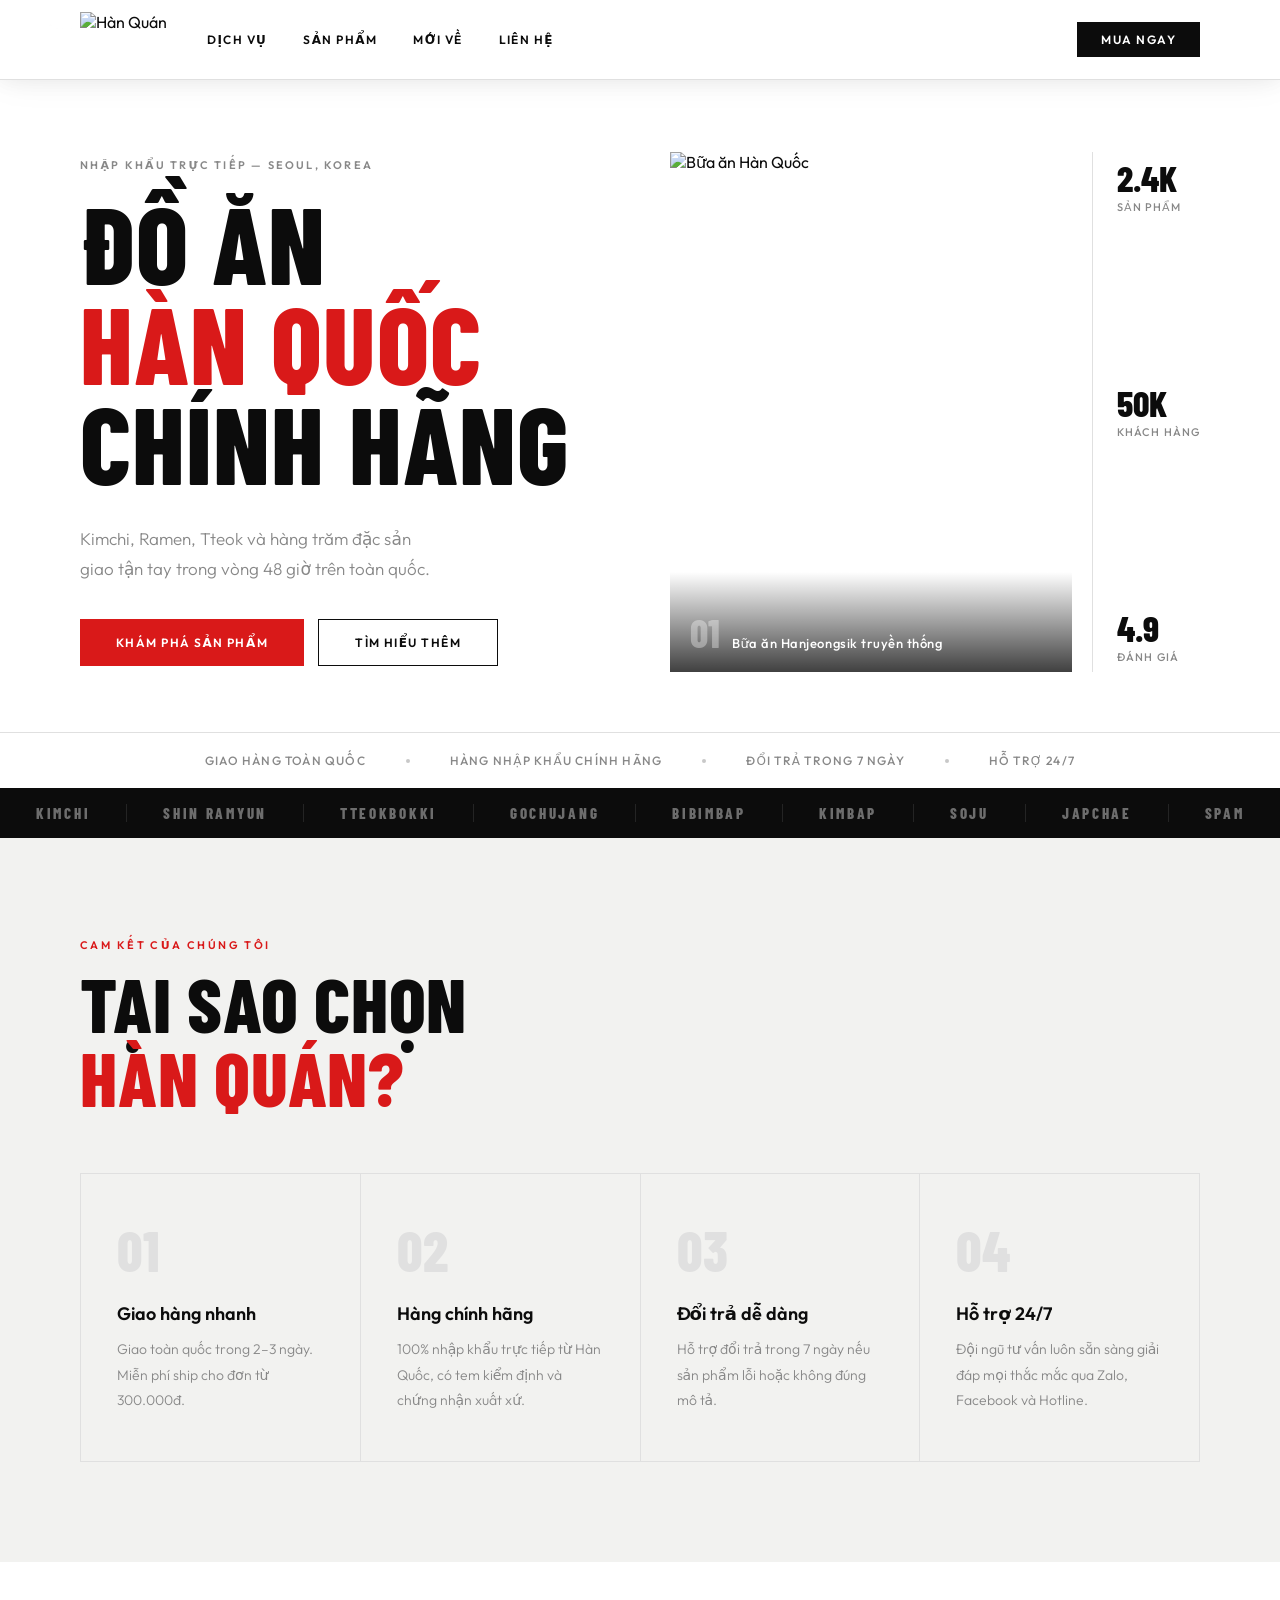
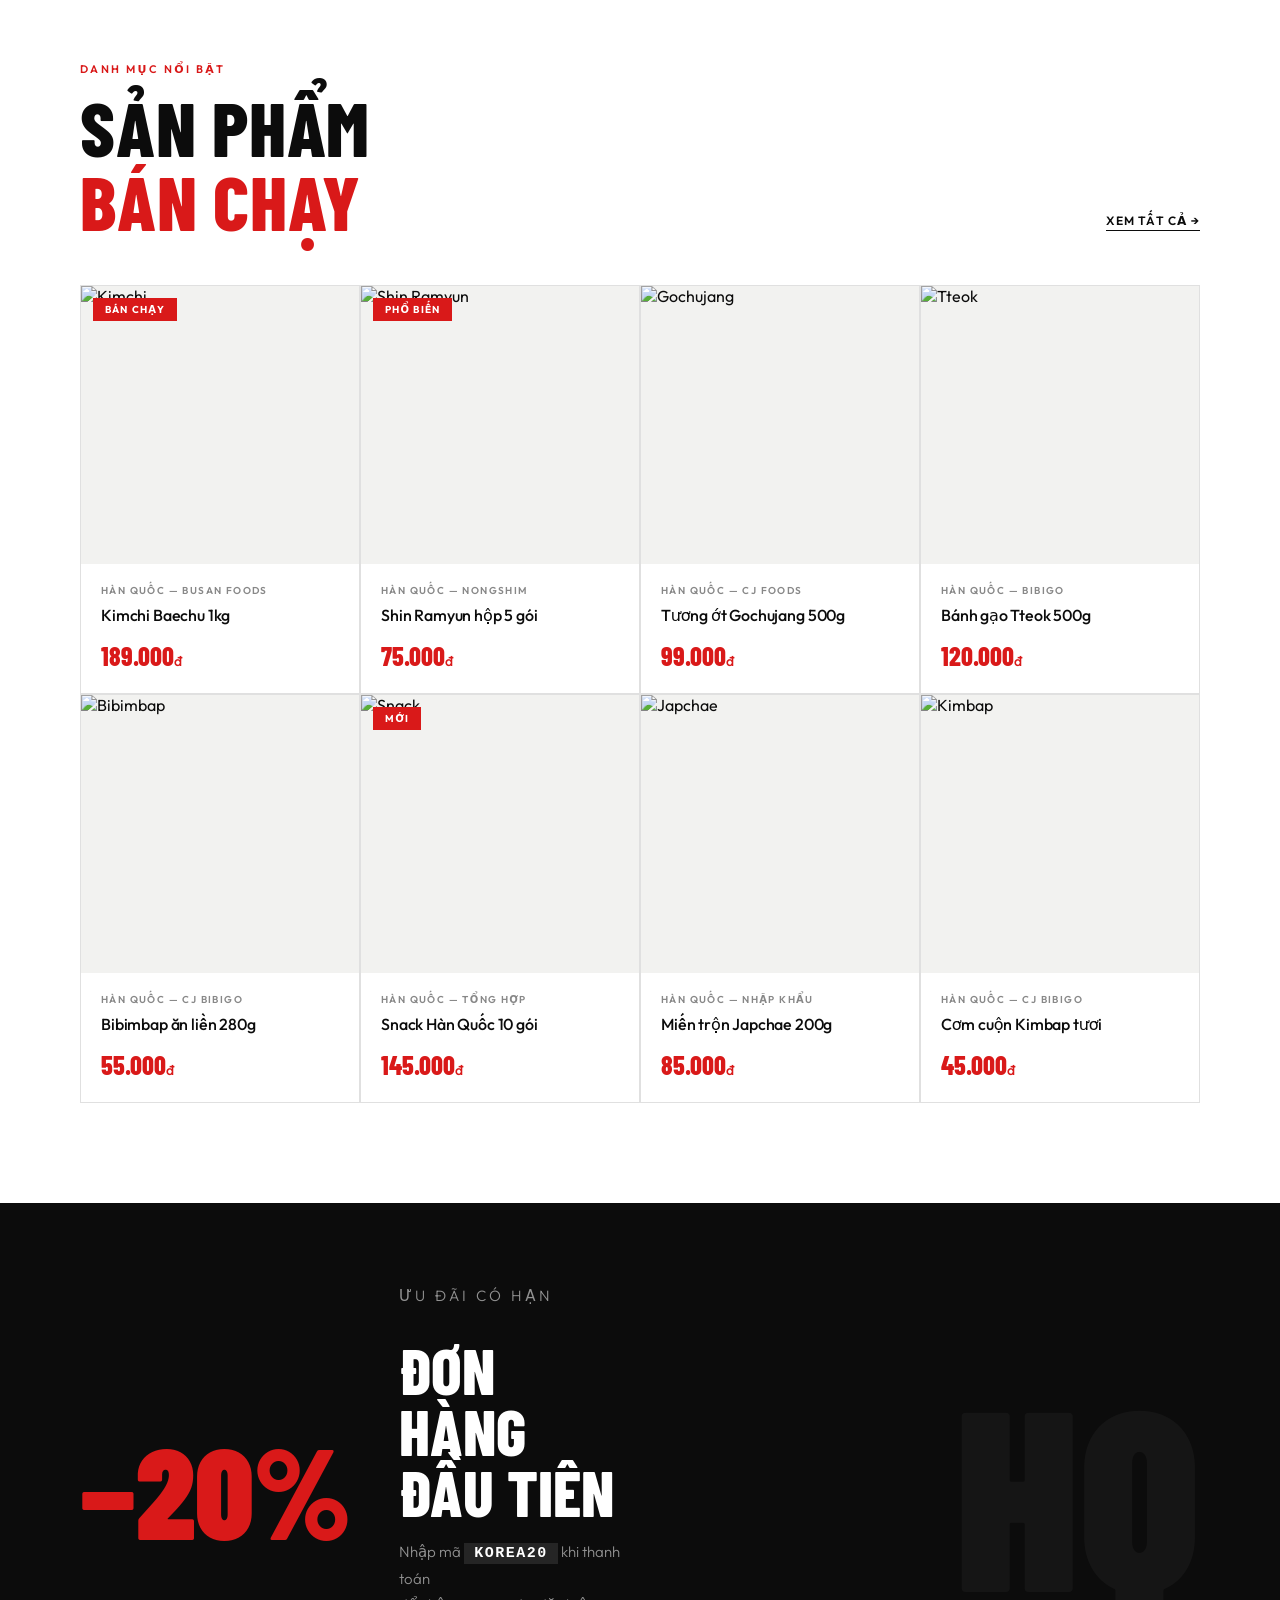
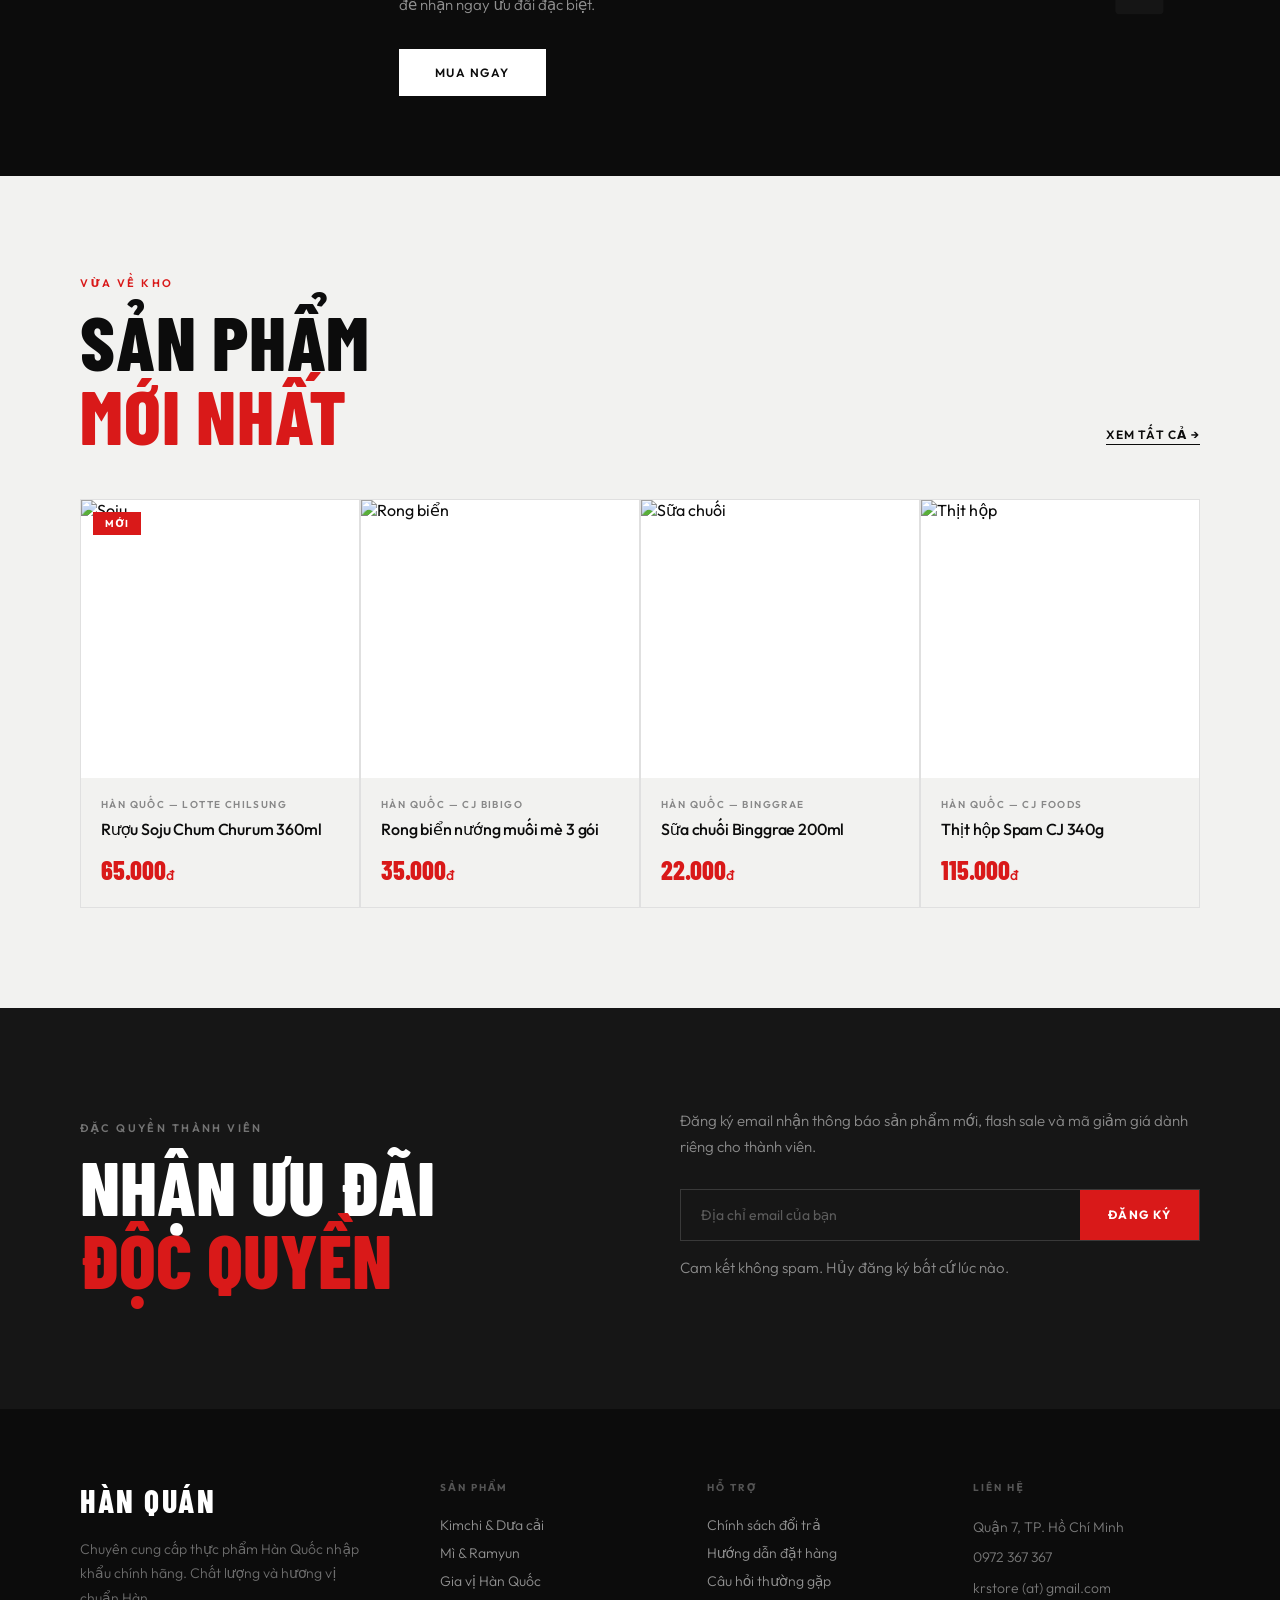
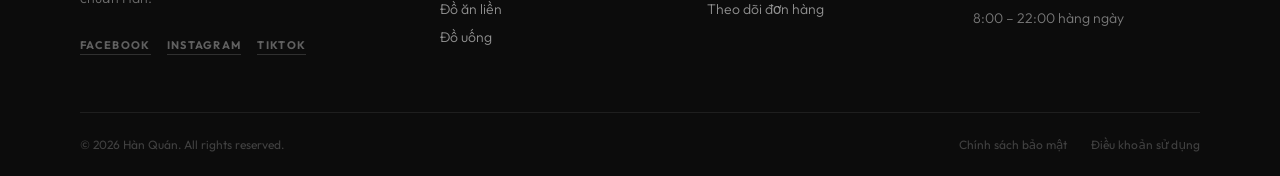
==== index.html @ 008b47d5 "Add files via upload" ====
<!DOCTYPE html>
<html lang="vi">
<head>
  <meta charset="UTF-8" />
  <meta name="viewport" content="width=device-width, initial-scale=1.0" />
  <title>Hàn Quán — Đặc Sản Hàn Quốc Chính Hãng</title>
  <link rel="preconnect" href="https://fonts.googleapis.com" />
  <link rel="preconnect" href="https://fonts.gstatic.com" crossorigin />
  <link href="https://fonts.googleapis.com/css2?family=Barlow+Condensed:wght@700;800;900&family=Outfit:wght@300;400;500;600&display=swap" rel="stylesheet" />
  <link rel="stylesheet" href="style.css" />
</head>
<body>

<!-- NAV -->
<header class="nav-bar" id="nav">
  <div class="nav-inner">
    <a href="#" class="nav-logo">
      <img src="https://res.cloudinary.com/dq41i1pip/image/upload/v1774429336/b822f04c-6b24-4600-bb9b-48e8c4bc6e9a-removebg-preview_1_f2jdpx.png" alt="Hàn Quán" class="nav-logo-img" />
    </a>
    <nav class="nav-links">
      <a href="#features">Dịch vụ</a>
      <a href="#products">Sản phẩm</a>
      <a href="#new">Mới về</a>
      <a href="#contact">Liên hệ</a>
    </nav>
    <a href="#products" class="nav-cta">Mua ngay</a>
    <button class="burger" onclick="toggleNav()" aria-label="Menu">
      <div></div>
      <div></div>
    </button>
  </div>
</header>

<!-- MOBILE MENU -->
<div class="mobile-menu" id="mobileMenu">
  <a href="#features" onclick="closeNav()">Dịch vụ</a>
  <a href="#products" onclick="closeNav()">Sản phẩm</a>
  <a href="#new" onclick="closeNav()">Mới về</a>
  <a href="#contact" onclick="closeNav()">Liên hệ</a>
</div>

<!-- HERO -->
<section class="hero">
  <div class="hero-grid">
    <div class="hero-left">
      <p class="hero-tag">Nhập khẩu trực tiếp — Seoul, Korea</p>
      <h1 class="hero-heading">
        <span class="line">ĐỒ ĂN</span>
        <span class="line red-line">HÀN QUỐC</span>
        <span class="line">CHÍNH HÃNG</span>
      </h1>
      <div class="hero-body">
        <p>Kimchi, Ramen, Tteok và hàng trăm đặc sản<br>giao tận tay trong vòng 48 giờ trên toàn quốc.</p>
        <div class="hero-btns">
          <a href="#products" class="btn-fill">Khám phá sản phẩm</a>
          <a href="#features" class="btn-line">Tìm hiểu thêm</a>
        </div>
      </div>
    </div>
    <div class="hero-right">
      <div class="hero-img-block">
        <img src="https://toptentravel.com.vn/Data/Sites/1/media/Tin-tuc/cam-nang-du-lich/dac-san-am-thuc-noi-tieng-cua-han-quoc-15.jpg" alt="Bữa ăn Hàn Quốc" />
        <div class="img-label">
          <span class="img-label-no">01</span>
          <span>Bữa ăn Hanjeongsik truyền thống</span>
        </div>
      </div>
      <div class="hero-side-stats">
        <div class="side-stat"><strong>2.4K</strong><span>Sản phẩm</span></div>
        <div class="side-stat"><strong>50K</strong><span>Khách hàng</span></div>
        <div class="side-stat"><strong>4.9</strong><span>Đánh giá</span></div>
      </div>
    </div>
  </div>
  <div class="hero-bottom-bar">
    <span>Giao hàng toàn quốc</span>
    <div class="dot"></div>
    <span>Hàng nhập khẩu chính hãng</span>
    <div class="dot"></div>
    <span>Đổi trả trong 7 ngày</span>
    <div class="dot"></div>
    <span>Hỗ trợ 24/7</span>
  </div>
</section>

<!-- TICKER -->
<div class="ticker">
  <div class="ticker-track">
    <span>KIMCHI</span><span>SHIN RAMYUN</span><span>TTEOKBOKKI</span>
    <span>GOCHUJANG</span><span>BIBIMBAP</span><span>KIMBAP</span>
    <span>SOJU</span><span>JAPCHAE</span><span>SPAM</span>
    <span>BINGGRAE</span><span>BIBIGO</span><span>NONGSHIM</span>
    <span>KIMCHI</span><span>SHIN RAMYUN</span><span>TTEOKBOKKI</span>
    <span>GOCHUJANG</span><span>BIBIMBAP</span><span>KIMBAP</span>
    <span>SOJU</span><span>JAPCHAE</span><span>SPAM</span>
    <span>BINGGRAE</span><span>BIBIGO</span><span>NONGSHIM</span>
  </div>
</div>

<!-- FEATURES -->
<section class="features" id="features">
  <div class="features-inner">
    <div class="features-header">
      <p class="section-tag">Cam kết của chúng tôi</p>
      <h2 class="section-heading">TẠI SAO CHỌN<br><em>HÀN QUÁN?</em></h2>
    </div>
    <div class="features-grid">
      <div class="feat reveal">
        <div class="feat-num">01</div>
        <h3>Giao hàng nhanh</h3>
        <p>Giao toàn quốc trong 2–3 ngày. Miễn phí ship cho đơn từ 300.000đ.</p>
      </div>
      <div class="feat reveal" style="transition-delay:.1s">
        <div class="feat-num">02</div>
        <h3>Hàng chính hãng</h3>
        <p>100% nhập khẩu trực tiếp từ Hàn Quốc, có tem kiểm định và chứng nhận xuất xứ.</p>
      </div>
      <div class="feat reveal" style="transition-delay:.2s">
        <div class="feat-num">03</div>
        <h3>Đổi trả dễ dàng</h3>
        <p>Hỗ trợ đổi trả trong 7 ngày nếu sản phẩm lỗi hoặc không đúng mô tả.</p>
      </div>
      <div class="feat reveal" style="transition-delay:.3s">
        <div class="feat-num">04</div>
        <h3>Hỗ trợ 24/7</h3>
        <p>Đội ngũ tư vấn luôn sẵn sàng giải đáp mọi thắc mắc qua Zalo, Facebook và Hotline.</p>
      </div>
    </div>
  </div>
</section>

<!-- PRODUCTS — bán chạy -->
<section class="products" id="products">
  <div class="products-inner">
    <div class="products-header">
      <div>
        <p class="section-tag">Danh mục nổi bật</p>
        <h2 class="section-heading">SẢN PHẨM<br><em>BÁN CHẠY</em></h2>
      </div>
      <a href="#" class="ghost-link">Xem tất cả &rarr;</a>
    </div>
    <div class="products-grid">

      <div class="product-card reveal">
        <div class="pcard-img">
          <img src="https://busanfoods.com/wp-content/uploads/2020/06/Kimchi-cai-thao-busan-foods-2-1.jpg" alt="Kimchi" />
          <span class="pcard-badge">Bán chạy</span>
          <button class="pcard-action">Thêm vào giỏ</button>
        </div>
        <div class="pcard-body">
          <p class="pcard-origin">Hàn Quốc — Busan Foods</p>
          <h3>Kimchi Baechu 1kg</h3>
          <p class="pcard-price">189.000<span>đ</span></p>
        </div>
      </div>

      <div class="product-card reveal" style="transition-delay:.07s">
        <div class="pcard-img">
          <img src="https://m.media-amazon.com/images/I/71ynoLzgGRL._AC_UF894,1000_QL80_.jpg" alt="Shin Ramyun" />
          <span class="pcard-badge">Phổ biến</span>
          <button class="pcard-action">Thêm vào giỏ</button>
        </div>
        <div class="pcard-body">
          <p class="pcard-origin">Hàn Quốc — Nongshim</p>
          <h3>Shin Ramyun hộp 5 gói</h3>
          <p class="pcard-price">75.000<span>đ</span></p>
        </div>
      </div>

      <div class="product-card reveal" style="transition-delay:.14s">
        <div class="pcard-img">
          <img src="https://www.tteokbokki.vn/cdn/shop/files/Tuong-ot-gochujang-CJ-500g.png?v=1698827222" alt="Gochujang" />
          <button class="pcard-action">Thêm vào giỏ</button>
        </div>
        <div class="pcard-body">
          <p class="pcard-origin">Hàn Quốc — CJ Foods</p>
          <h3>Tương ớt Gochujang 500g</h3>
          <p class="pcard-price">99.000<span>đ</span></p>
        </div>
      </div>

      <div class="product-card reveal" style="transition-delay:.21s">
        <div class="pcard-img">
          <img src="https://cdn.tgdd.vn/Products/Images/7162/325612/bhx/banh-gao-tteokbokki-bibigo-vi-cay-ngot-ly-125g-202405081534271955.jpg" alt="Tteok" />
          <button class="pcard-action">Thêm vào giỏ</button>
        </div>
        <div class="pcard-body">
          <p class="pcard-origin">Hàn Quốc — Bibigo</p>
          <h3>Bánh gạo Tteok 500g</h3>
          <p class="pcard-price">120.000<span>đ</span></p>
        </div>
      </div>

      <div class="product-card reveal" style="transition-delay:.28s">
        <div class="pcard-img">
          <img src="https://down-vn.img.susercontent.com/file/vn-11134207-7qukw-liqaz3yxyh1u53" alt="Bibimbap" />
          <button class="pcard-action">Thêm vào giỏ</button>
        </div>
        <div class="pcard-body">
          <p class="pcard-origin">Hàn Quốc — CJ Bibigo</p>
          <h3>Bibimbap ăn liền 280g</h3>
          <p class="pcard-price">55.000<span>đ</span></p>
        </div>
      </div>

      <div class="product-card reveal" style="transition-delay:.35s">
        <div class="pcard-img">
          <img src="https://sg-live-01.slatic.net/p/31984274b8ff1f847c69e96f1f63ebf2.png_525x525q80.jpg" alt="Snack" />
          <span class="pcard-badge">Mới</span>
          <button class="pcard-action">Thêm vào giỏ</button>
        </div>
        <div class="pcard-body">
          <p class="pcard-origin">Hàn Quốc — Tổng hợp</p>
          <h3>Snack Hàn Quốc 10 gói</h3>
          <p class="pcard-price">145.000<span>đ</span></p>
        </div>
      </div>

      <div class="product-card reveal" style="transition-delay:.42s">
        <div class="pcard-img">
          <img src="https://img08.weeecdn.net/item/image/377/257/40764A82DC077F6.jpg!c750x0_q80_t1.auto" alt="Japchae" />
          <button class="pcard-action">Thêm vào giỏ</button>
        </div>
        <div class="pcard-body">
          <p class="pcard-origin">Hàn Quốc — Nhập khẩu</p>
          <h3>Miến trộn Japchae 200g</h3>
          <p class="pcard-price">85.000<span>đ</span></p>
        </div>
      </div>

      <div class="product-card reveal" style="transition-delay:.49s">
        <div class="pcard-img">
          <img src="https://www.koryomart.co.kr/cdn/shop/files/CJBibigo_KoreaKimbap_TunaMayo_250g-1.png?v=1738213313&width=1445" alt="Kimbap" />
          <button class="pcard-action">Thêm vào giỏ</button>
        </div>
        <div class="pcard-body">
          <p class="pcard-origin">Hàn Quốc — CJ Bibigo</p>
          <h3>Cơm cuộn Kimbap tươi</h3>
          <p class="pcard-price">45.000<span>đ</span></p>
        </div>
      </div>

    </div>
  </div>
</section>

<!-- PROMO -->
<section class="promo">
  <div class="promo-inner">
    <div class="promo-left">
      <div class="promo-disc">&minus;20%</div>
      <div class="promo-text">
        <p class="section-tag promo-tag">Ưu đãi có hạn</p>
        <h2>ĐƠN HÀNG<br>ĐẦU TIÊN</h2>
        <p>Nhập mã <strong>KOREA20</strong> khi thanh toán<br>để nhận ngay ưu đãi đặc biệt.</p>
        <a href="#products" class="btn-fill btn-white">Mua ngay</a>
      </div>
    </div>
    <div class="promo-right" aria-hidden="true">
      <div class="promo-bg-text">HQ</div>
    </div>
  </div>
</section>

<!-- PRODUCTS — mới nhất -->
<section class="products products-new" id="new">
  <div class="products-inner">
    <div class="products-header">
      <div>
        <p class="section-tag">Vừa về kho</p>
        <h2 class="section-heading">SẢN PHẨM<br><em>MỚI NHẤT</em></h2>
      </div>
      <a href="#" class="ghost-link">Xem tất cả &rarr;</a>
    </div>
    <div class="products-grid grid-4">

      <div class="product-card reveal">
        <div class="pcard-img">
          <img src="https://www.lottemart.vn/media/catalog/product/cache/0x0/8/8/8801152233801-1-1.jpg.webp" alt="Soju" />
          <span class="pcard-badge">Mới</span>
          <button class="pcard-action">Thêm vào giỏ</button>
        </div>
        <div class="pcard-body">
          <p class="pcard-origin">Hàn Quốc — Lotte Chilsung</p>
          <h3>Rượu Soju Chum Churum 360ml</h3>
          <p class="pcard-price">65.000<span>đ</span></p>
        </div>
      </div>

      <div class="product-card reveal" style="transition-delay:.08s">
        <div class="pcard-img">
          <img src="https://cdn.tgdd.vn/Products/Images/7083/197235/bhx/loc-3-goi-rong-bien-an-lien-vi-bbq-bibigo-5g-202002031129488732.jpg" alt="Rong biển" />
          <button class="pcard-action">Thêm vào giỏ</button>
        </div>
        <div class="pcard-body">
          <p class="pcard-origin">Hàn Quốc — CJ Bibigo</p>
          <h3>Rong biển nướng muối mè 3 gói</h3>
          <p class="pcard-price">35.000<span>đ</span></p>
        </div>
      </div>

      <div class="product-card reveal" style="transition-delay:.16s">
        <div class="pcard-img">
          <img src="https://www.tteokbokki.vn/cdn/shop/files/Sua-chuoi-Binggrae-hop-200ml.png?v=1742463820" alt="Sữa chuối" />
          <button class="pcard-action">Thêm vào giỏ</button>
        </div>
        <div class="pcard-body">
          <p class="pcard-origin">Hàn Quốc — Binggrae</p>
          <h3>Sữa chuối Binggrae 200ml</h3>
          <p class="pcard-price">22.000<span>đ</span></p>
        </div>
      </div>

      <div class="product-card reveal" style="transition-delay:.24s">
        <div class="pcard-img">
          <img src="https://www.tteokbokki.vn/cdn/shop/products/Thit-hop-Han-Quoc-CJ-340g.png?v=1677653424" alt="Thịt hộp" />
          <button class="pcard-action">Thêm vào giỏ</button>
        </div>
        <div class="pcard-body">
          <p class="pcard-origin">Hàn Quốc — CJ Foods</p>
          <h3>Thịt hộp Spam CJ 340g</h3>
          <p class="pcard-price">115.000<span>đ</span></p>
        </div>
      </div>

    </div>
  </div>
</section>

<!-- NEWSLETTER -->
<section class="newsletter">
  <div class="newsletter-inner">
    <div class="nl-left">
      <p class="section-tag nl-tag">Đặc quyền thành viên</p>
      <h2>NHẬN ƯU ĐÃI<br><em>ĐỘC QUYỀN</em></h2>
    </div>
    <div class="nl-right">
      <p>Đăng ký email nhận thông báo sản phẩm mới, flash sale và mã giảm giá dành riêng cho thành viên.</p>
      <form class="nl-form" onsubmit="return false;">
        <input type="email" placeholder="Địa chỉ email của bạn" required />
        <button type="submit">Đăng ký</button>
      </form>
      <p class="nl-note">Cam kết không spam. Hủy đăng ký bất cứ lúc nào.</p>
    </div>
  </div>
</section>

<!-- FOOTER -->
<footer class="footer" id="contact">
  <div class="footer-inner">
    <div class="footer-top">
      <div class="footer-brand">
        <div class="f-logo">HÀN QUÁN</div>
        <p>Chuyên cung cấp thực phẩm Hàn Quốc nhập khẩu chính hãng. Chất lượng và hương vị chuẩn Hàn.</p>
        <div class="f-socials">
          <a href="#">Facebook</a>
          <a href="#">Instagram</a>
          <a href="#">TikTok</a>
        </div>
      </div>
      <div class="footer-cols">
        <div class="f-col">
          <h4>Sản phẩm</h4>
          <a href="#">Kimchi &amp; Dưa cải</a>
          <a href="#">Mì &amp; Ramyun</a>
          <a href="#">Gia vị Hàn Quốc</a>
          <a href="#">Đồ ăn liền</a>
          <a href="#">Đồ uống</a>
        </div>
        <div class="f-col">
          <h4>Hỗ trợ</h4>
          <a href="#">Chính sách đổi trả</a>
          <a href="#">Hướng dẫn đặt hàng</a>
          <a href="#">Câu hỏi thường gặp</a>
          <a href="#">Theo dõi đơn hàng</a>
        </div>
        <div class="f-col">
          <h4>Liên hệ</h4>
          <p>Quận 7, TP. Hồ Chí Minh</p>
          <p>0972 367 367</p>
          <p>krstore (at) gmail.com</p>
          <p>8:00 – 22:00 hàng ngày</p>
        </div>
      </div>
    </div>
    <div class="footer-bottom">
      <p>&copy; 2026 Hàn Quán. All rights reserved.</p>
      <div class="footer-bottom-links">
        <a href="#">Chính sách bảo mật</a>
        <a href="#">Điều khoản sử dụng</a>
      </div>
    </div>
  </div>
</footer>

<script>
  function toggleNav() {
    document.getElementById('mobileMenu').classList.toggle('open');
    document.querySelector('.burger').classList.toggle('active');
  }
  function closeNav() {
    document.getElementById('mobileMenu').classList.remove('open');
    document.querySelector('.burger').classList.remove('active');
  }
  var io = new IntersectionObserver(function(entries) {
    entries.forEach(function(e) {
      if (e.isIntersecting) { e.target.classList.add('in'); io.unobserve(e.target); }
    });
  }, { threshold: 0.1 });
  document.querySelectorAll('.reveal').forEach(function(el) { io.observe(el); });
  window.addEventListener('scroll', function() {
    document.getElementById('nav').classList.toggle('scrolled', window.scrollY > 10);
  });
</script>
</body>
</html>
---- style.css ----
/* ============================================================
   DESIGN TOKENS
   ============================================================ */
:root {
  --black:   #0C0C0C;
  --black-2: #161616;
  --white:   #FFFFFF;
  --off:     #F2F2F0;
  --grey:    #888888;
  --grey-lt: #C8C8C8;
  --border:  #E0E0E0;
  --red:     #D91919;
  --red-dk:  #B01212;

  --fd: 'Barlow Condensed', Arial Narrow, sans-serif;
  --fb: 'Outfit', system-ui, sans-serif;

  --ease: cubic-bezier(.4, 0, .2, 1);
  --t:    .28s;
  --max:  1280px;
  --pad:  80px;
  --nav-h: 80px;
}

/* ============================================================
   RESET
   ============================================================ */
*, *::before, *::after { margin: 0; padding: 0; box-sizing: border-box; }
html { scroll-behavior: smooth; font-size: 16px; }
body {
  font-family: var(--fb);
  background: var(--white);
  color: var(--black);
  overflow-x: hidden;
}
img    { display: block; width: 100%; object-fit: cover; }
a      { text-decoration: none; color: inherit; }
button { cursor: pointer; border: none; background: none; font-family: var(--fb); }

/* ============================================================
   UTILITIES
   ============================================================ */
.section-tag {
  display: block;
  font-size: 11px;
  font-weight: 600;
  letter-spacing: .22em;
  text-transform: uppercase;
  color: var(--red);
  margin-bottom: 14px;
}

.section-heading {
  font-family: var(--fd);
  font-weight: 800;
  font-size: clamp(48px, 6vw, 80px);
  line-height: .96;
  letter-spacing: .01em;
  color: var(--black);
  margin-bottom: 56px;
}
.section-heading em { font-style: normal; color: var(--red); }

.ghost-link {
  font-size: 12px;
  font-weight: 600;
  letter-spacing: .1em;
  text-transform: uppercase;
  color: var(--black);
  border-bottom: 1.5px solid var(--black);
  padding-bottom: 2px;
  align-self: flex-end;
  margin-bottom: 6px;
  transition: color var(--t) var(--ease), border-color var(--t) var(--ease);
  white-space: nowrap;
}
.ghost-link:hover { color: var(--red); border-color: var(--red); }

/* Buttons */
.btn-fill {
  display: inline-block;
  background: var(--red);
  color: var(--white);
  padding: 16px 36px;
  font-family: var(--fb);
  font-size: 12px;
  font-weight: 600;
  letter-spacing: .12em;
  text-transform: uppercase;
  transition: background var(--t) var(--ease), transform var(--t) var(--ease);
}
.btn-fill:hover { background: var(--red-dk); transform: translateY(-2px); }

.btn-fill.btn-white { background: var(--white); color: var(--black); }
.btn-fill.btn-white:hover { background: var(--off); transform: translateY(-2px); }

.btn-line {
  display: inline-block;
  padding: 15px 36px;
  font-family: var(--fb);
  font-size: 12px;
  font-weight: 600;
  letter-spacing: .12em;
  text-transform: uppercase;
  border: 1.5px solid var(--black);
  color: var(--black);
  transition: background var(--t) var(--ease), color var(--t) var(--ease), transform var(--t) var(--ease);
}
.btn-line:hover { background: var(--black); color: var(--white); transform: translateY(-2px); }

/* Scroll reveal */
.reveal {
  opacity: 0;
  transform: translateY(28px);
  transition: opacity .6s var(--ease), transform .6s var(--ease);
}
.reveal.in { opacity: 1; transform: translateY(0); }

/* ============================================================
   NAV
   ============================================================ */
.nav-bar {
  position: fixed;
  top: 0; left: 0; right: 0;
  z-index: 200;
  height: var(--nav-h);
  background: rgba(255,255,255,.97);
  backdrop-filter: blur(16px);
  -webkit-backdrop-filter: blur(16px);
  border-bottom: 1px solid var(--border);
  box-shadow: 0 1px 20px rgba(0,0,0,.05);
  transition: box-shadow var(--t) var(--ease);
}
.nav-bar.scrolled { box-shadow: 0 2px 24px rgba(0,0,0,.09); }

.nav-inner {
  max-width: var(--max);
  margin: 0 auto;
  padding: 0 var(--pad);
  height: 100%;
  display: flex;
  align-items: center;
  gap: 40px;
}

.nav-logo { display: flex; align-items: center; flex-shrink: 0; }
.nav-logo-img {
  display: block;
  width: auto !important;
  height: 56px !important;
  object-fit: contain !important;
}

.nav-links { display: flex; gap: 36px; flex: 1; }
.nav-links a {
  font-size: 12px;
  font-weight: 600;
  letter-spacing: .12em;
  text-transform: uppercase;
  color: var(--black);
  position: relative;
  transition: color var(--t) var(--ease);
}
.nav-links a::after {
  content: '';
  position: absolute;
  bottom: -4px; left: 0;
  width: 0; height: 1.5px;
  background: var(--red);
  transition: width var(--t) var(--ease);
}
.nav-links a:hover { color: var(--red); }
.nav-links a:hover::after { width: 100%; }

.nav-cta {
  font-size: 12px;
  font-weight: 600;
  letter-spacing: .12em;
  text-transform: uppercase;
  background: var(--black);
  color: var(--white);
  padding: 10px 24px;
  flex-shrink: 0;
  transition: background var(--t) var(--ease);
}
.nav-cta:hover { background: var(--red); }

.burger {
  display: none;
  flex-direction: column;
  gap: 6px;
  padding: 4px;
  margin-left: auto;
  flex-shrink: 0;
}
.burger div {
  width: 26px; height: 2px;
  background: var(--black);
  border-radius: 2px;
  transition: var(--t) var(--ease);
}

/* Mobile menu */
.mobile-menu {
  position: fixed;
  top: var(--nav-h); left: 0; right: 0;
  z-index: 190;
  background: var(--white);
  border-bottom: 1px solid var(--border);
  display: flex;
  flex-direction: column;
  transform: translateY(-110%);
  transition: transform .35s var(--ease);
  box-shadow: 0 12px 40px rgba(0,0,0,.1);
}
.mobile-menu.open { transform: translateY(0); }
.mobile-menu a {
  font-size: 13px;
  font-weight: 600;
  letter-spacing: .1em;
  text-transform: uppercase;
  padding: 18px 32px;
  border-bottom: 1px solid var(--border);
  transition: color var(--t) var(--ease);
}
.mobile-menu a:last-child { border-bottom: none; }
.mobile-menu a:hover { color: var(--red); }

/* ============================================================
   HERO
   ============================================================ */
.hero { padding-top: var(--nav-h); background: var(--white); }

.hero-grid {
  max-width: var(--max);
  margin: 0 auto;
  padding: 72px var(--pad) 60px;
  display: grid;
  grid-template-columns: 1fr 1fr;
  gap: 60px;
  align-items: center;
}

.hero-tag {
  font-size: 11px;
  font-weight: 600;
  letter-spacing: .2em;
  text-transform: uppercase;
  color: var(--grey);
  margin-bottom: 20px;
}

.hero-heading {
  font-family: var(--fd);
  font-weight: 800;
  font-size: clamp(64px, 8.5vw, 120px);
  line-height: .92;
  letter-spacing: .01em;
  margin-bottom: 32px;
}
.hero-heading .line { display: block; }
.hero-heading .red-line { color: var(--red); }

.hero-body p {
  font-size: 17px;
  font-weight: 300;
  color: var(--grey);
  line-height: 1.75;
  margin-bottom: 36px;
  max-width: 380px;
}

.hero-btns { display: flex; gap: 14px; flex-wrap: wrap; }

/* Hero right */
.hero-right { display: flex; gap: 20px; align-items: stretch; }

.hero-img-block {
  flex: 1;
  position: relative;
  overflow: hidden;
}
.hero-img-block img {
  width: 100%;
  height: 520px;
  transition: transform .6s var(--ease);
}
.hero-img-block:hover img { transform: scale(1.04); }

.img-label {
  position: absolute;
  bottom: 0; left: 0; right: 0;
  background: linear-gradient(transparent, rgba(0,0,0,.75));
  padding: 40px 20px 20px;
  color: var(--white);
  display: flex;
  align-items: flex-end;
  gap: 12px;
}
.img-label-no {
  font-family: var(--fd);
  font-weight: 800;
  font-size: 40px;
  line-height: 1;
  color: rgba(255,255,255,.35);
  flex-shrink: 0;
}
.img-label span:last-child {
  font-size: 13px;
  font-weight: 500;
  letter-spacing: .04em;
  line-height: 1.4;
}

.hero-side-stats {
  display: flex;
  flex-direction: column;
  justify-content: space-between;
  border-left: 1px solid var(--border);
  padding-left: 24px;
  padding-top: 8px;
  padding-bottom: 8px;
  min-width: 100px;
}
.side-stat { display: flex; flex-direction: column; gap: 4px; }
.side-stat strong {
  font-family: var(--fd);
  font-weight: 800;
  font-size: 36px;
  line-height: 1;
  color: var(--black);
}
.side-stat span {
  font-size: 11px;
  font-weight: 500;
  letter-spacing: .1em;
  text-transform: uppercase;
  color: var(--grey);
}

/* Hero bottom bar */
.hero-bottom-bar {
  border-top: 1px solid var(--border);
  display: flex;
  align-items: center;
  justify-content: center;
  gap: 40px;
  padding: 20px var(--pad);
  flex-wrap: wrap;
}
.hero-bottom-bar span {
  font-size: 12px;
  font-weight: 500;
  letter-spacing: .1em;
  text-transform: uppercase;
  color: var(--grey);
}
.dot {
  width: 4px; height: 4px;
  background: var(--grey-lt);
  border-radius: 50%;
  flex-shrink: 0;
}

/* ============================================================
   TICKER
   ============================================================ */
.ticker { background: var(--black); overflow: hidden; padding: 16px 0; }
.ticker-track {
  display: flex;
  width: max-content;
  animation: ticker 30s linear infinite;
}
.ticker-track span {
  display: inline-block;
  font-family: var(--fd);
  font-weight: 800;
  font-size: 15px;
  letter-spacing: .18em;
  color: rgba(255,255,255,.4);
  padding: 0 36px;
  border-right: 1px solid rgba(255,255,255,.1);
  white-space: nowrap;
  transition: color var(--t) var(--ease);
}
.ticker-track span:hover { color: var(--red); }

@keyframes ticker {
  from { transform: translateX(0); }
  to   { transform: translateX(-50%); }
}

/* ============================================================
   FEATURES
   ============================================================ */
.features { background: var(--off); padding: 100px 0; }

.features-inner {
  max-width: var(--max);
  margin: 0 auto;
  padding: 0 var(--pad);
}

.features-header .section-heading { margin-bottom: 60px; }

.features-grid {
  display: grid;
  grid-template-columns: repeat(4, 1fr);
  gap: 1px;
  background: var(--border);
  border: 1px solid var(--border);
}

.feat {
  background: var(--off);
  padding: 48px 36px;
  transition: background var(--t) var(--ease);
}
.feat:hover { background: var(--white); }

.feat-num {
  font-family: var(--fd);
  font-weight: 800;
  font-size: 56px;
  color: var(--border);
  line-height: 1;
  margin-bottom: 24px;
  transition: color var(--t) var(--ease);
}
.feat:hover .feat-num { color: var(--red); }

.feat h3 {
  font-size: 18px;
  font-weight: 600;
  color: var(--black);
  margin-bottom: 12px;
}
.feat p {
  font-size: 14px;
  font-weight: 300;
  color: var(--grey);
  line-height: 1.8;
}

/* ============================================================
   PRODUCTS
   ============================================================ */
.products     { padding: 100px 0; background: var(--white); }
.products-new { padding: 100px 0; background: var(--off); }

.products-inner {
  max-width: var(--max);
  margin: 0 auto;
  padding: 0 var(--pad);
}

.products-header {
  display: flex;
  justify-content: space-between;
  align-items: flex-end;
  margin-bottom: 48px;
  gap: 20px;
}
.products-header .section-heading { margin-bottom: 0; }

.products-grid {
  display: grid;
  grid-template-columns: repeat(4, 1fr);
  gap: 2px;
  background: var(--border);
  border: 1px solid var(--border);
}
.grid-4 { grid-template-columns: repeat(4, 1fr); }

/* Product card */
.product-card {
  background: var(--white);
  overflow: hidden;
  display: flex;
  flex-direction: column;
  transition: box-shadow var(--t) var(--ease), transform var(--t) var(--ease);
}
.products-new .product-card { background: var(--off); }
.product-card:hover {
  box-shadow: 0 16px 48px rgba(0,0,0,.13);
  transform: translateY(-3px);
  z-index: 2;
}

.pcard-img {
  position: relative;
  overflow: hidden;
  aspect-ratio: 1 / 1;
  background: var(--off);
}
.products-new .pcard-img { background: var(--white); }
.pcard-img img { transition: transform .5s var(--ease); }
.product-card:hover .pcard-img img { transform: scale(1.06); }

.pcard-badge {
  position: absolute;
  top: 12px; left: 12px;
  background: var(--red);
  color: var(--white);
  font-size: 10px;
  font-weight: 700;
  letter-spacing: .12em;
  text-transform: uppercase;
  padding: 5px 12px;
}

.pcard-action {
  position: absolute;
  bottom: 0; left: 0; right: 0;
  background: var(--black);
  color: var(--white);
  font-size: 12px;
  font-weight: 600;
  letter-spacing: .1em;
  text-transform: uppercase;
  padding: 14px;
  transform: translateY(100%);
  transition: transform .3s var(--ease), background var(--t) var(--ease);
}
.pcard-action:hover { background: var(--red); }
.product-card:hover .pcard-action { transform: translateY(0); }

.pcard-body {
  padding: 20px 20px 24px;
  flex: 1;
  display: flex;
  flex-direction: column;
  gap: 6px;
}
.pcard-origin {
  font-size: 10px;
  font-weight: 600;
  letter-spacing: .14em;
  text-transform: uppercase;
  color: var(--grey);
}
.pcard-body h3 {
  font-size: 16px;
  font-weight: 500;
  color: var(--black);
  line-height: 1.35;
  letter-spacing: -.01em;
  margin-top: 2px;
}
.pcard-price {
  font-family: var(--fd);
  font-weight: 800;
  font-size: 26px;
  color: var(--red);
  line-height: 1;
  margin-top: auto;
  padding-top: 10px;
}
.pcard-price span { font-family: var(--fb); font-size: 14px; font-weight: 500; }

/* ============================================================
   PROMO
   ============================================================ */
.promo { background: var(--black); overflow: hidden; }

.promo-inner {
  max-width: var(--max);
  margin: 0 auto;
  padding: 80px var(--pad);
  display: grid;
  grid-template-columns: 1fr 1fr;
  align-items: center;
  gap: 40px;
}

.promo-left { display: flex; align-items: center; gap: 48px; }

.promo-disc {
  font-family: var(--fd);
  font-weight: 900;
  font-size: clamp(80px, 10vw, 140px);
  line-height: .9;
  color: var(--red);
  flex-shrink: 0;
}

.promo-tag { color: rgba(255,255,255,.45); }

.promo-text h2 {
  font-family: var(--fd);
  font-weight: 800;
  font-size: clamp(40px, 5vw, 64px);
  line-height: .95;
  color: var(--white);
  margin-bottom: 16px;
}

.promo-text p {
  font-size: 15px;
  font-weight: 300;
  color: rgba(255,255,255,.55);
  line-height: 1.7;
  margin-bottom: 32px;
}

.promo-text strong {
  font-family: 'Courier New', monospace;
  font-size: 15px;
  font-weight: 700;
  color: var(--white);
  background: rgba(255,255,255,.1);
  padding: 2px 10px;
  letter-spacing: .1em;
}

.promo-right { display: flex; justify-content: flex-end; }

.promo-bg-text {
  font-family: var(--fd);
  font-weight: 900;
  font-size: clamp(160px, 20vw, 280px);
  line-height: .85;
  color: rgba(255,255,255,.04);
  user-select: none;
  pointer-events: none;
}

/* ============================================================
   NEWSLETTER
   ============================================================ */
.newsletter { background: var(--black-2); padding: 100px var(--pad); }

.newsletter-inner {
  max-width: var(--max);
  margin: 0 auto;
  display: grid;
  grid-template-columns: 1fr 1fr;
  gap: 80px;
  align-items: center;
}

.nl-tag { color: rgba(255,255,255,.4); }

.nl-left h2 {
  font-family: var(--fd);
  font-weight: 800;
  font-size: clamp(48px, 6vw, 80px);
  line-height: .95;
  color: var(--white);
}
.nl-left h2 em { font-style: normal; color: var(--red); }

.nl-right p {
  font-size: 15px;
  font-weight: 300;
  color: rgba(255,255,255,.5);
  line-height: 1.75;
  margin-bottom: 28px;
}

.nl-form {
  display: flex;
  border: 1px solid rgba(255,255,255,.15);
  margin-bottom: 14px;
  transition: border-color var(--t) var(--ease);
}
.nl-form:focus-within { border-color: var(--red); }
.nl-form input {
  flex: 1;
  background: transparent;
  border: none;
  outline: none;
  padding: 16px 20px;
  font-family: var(--fb);
  font-size: 14px;
  color: var(--white);
}
.nl-form input::placeholder { color: rgba(255,255,255,.3); }
.nl-form button {
  padding: 16px 28px;
  background: var(--red);
  color: var(--white);
  font-family: var(--fb);
  font-size: 12px;
  font-weight: 700;
  letter-spacing: .12em;
  text-transform: uppercase;
  flex-shrink: 0;
  transition: background var(--t) var(--ease);
}
.nl-form button:hover { background: var(--red-dk); }
.nl-note { font-size: 12px; color: rgba(255,255,255,.25); }

/* ============================================================
   FOOTER
   ============================================================ */
.footer { background: var(--black); }

.footer-inner {
  max-width: var(--max);
  margin: 0 auto;
  padding: 0 var(--pad);
}

.footer-top {
  display: grid;
  grid-template-columns: 280px 1fr;
  gap: 80px;
  padding: 72px 0 56px;
  border-bottom: 1px solid rgba(255,255,255,.08);
}

.f-logo {
  font-family: var(--fd);
  font-weight: 800;
  font-size: 32px;
  letter-spacing: .08em;
  color: var(--white);
  margin-bottom: 18px;
}

.footer-brand p {
  font-size: 14px;
  font-weight: 300;
  color: rgba(255,255,255,.4);
  line-height: 1.75;
  margin-bottom: 28px;
}

.f-socials { display: flex; gap: 16px; }
.f-socials a {
  font-size: 11px;
  font-weight: 700;
  letter-spacing: .12em;
  text-transform: uppercase;
  color: rgba(255,255,255,.35);
  border-bottom: 1px solid rgba(255,255,255,.15);
  padding-bottom: 2px;
  transition: color var(--t) var(--ease), border-color var(--t) var(--ease);
}
.f-socials a:hover { color: var(--red); border-color: var(--red); }

.footer-cols {
  display: grid;
  grid-template-columns: repeat(3, 1fr);
  gap: 40px;
}

.f-col h4 {
  font-size: 10px;
  font-weight: 700;
  letter-spacing: .2em;
  text-transform: uppercase;
  color: rgba(255,255,255,.3);
  margin-bottom: 22px;
}

.f-col a {
  display: block;
  font-size: 14px;
  font-weight: 300;
  color: rgba(255,255,255,.55);
  margin-bottom: 10px;
  transition: color var(--t) var(--ease);
}
.f-col a:hover { color: var(--white); }

.f-col p {
  font-size: 14px;
  font-weight: 300;
  color: rgba(255,255,255,.45);
  line-height: 1.6;
  margin-bottom: 8px;
}

.footer-bottom {
  padding: 24px 0;
  display: flex;
  justify-content: space-between;
  align-items: center;
  flex-wrap: wrap;
  gap: 12px;
}
.footer-bottom p { font-size: 12px; color: rgba(255,255,255,.22); }
.footer-bottom-links { display: flex; gap: 24px; }
.footer-bottom-links a {
  font-size: 12px;
  color: rgba(255,255,255,.22);
  transition: color var(--t) var(--ease);
}
.footer-bottom-links a:hover { color: rgba(255,255,255,.6); }

/* ============================================================
   RESPONSIVE — Tablet ≤ 900px
   ============================================================ */
@media (max-width: 900px) {
  :root { --pad: 32px; }

  .nav-inner { padding: 0 32px; }
  .nav-links, .nav-cta { display: none; }
  .burger { display: flex; }
  .nav-logo-img { height: 48px !important; }

  .hero-grid {
    grid-template-columns: 1fr;
    padding: 56px 32px 48px;
    gap: 48px;
  }
  .hero-right { flex-direction: column; gap: 0; }
  .hero-img-block img { height: 360px; }
  .hero-side-stats {
    flex-direction: row;
    border-left: none;
    border-top: 1px solid var(--border);
    padding-left: 0;
    padding-top: 20px;
    min-width: unset;
    gap: 32px;
  }
  .hero-bottom-bar { padding: 20px 32px; gap: 20px; justify-content: flex-start; }

  .features { padding: 72px 0; }
  .features-grid { grid-template-columns: repeat(2, 1fr); }

  .products { padding: 72px 0; }
  .products-new { padding: 72px 0; }
  .products-inner { padding: 0 32px; }
  .products-grid { grid-template-columns: repeat(2, 1fr); }
  .grid-4 { grid-template-columns: repeat(2, 1fr); }
  .products-header { flex-direction: column; align-items: flex-start; gap: 16px; margin-bottom: 32px; }

  .promo-inner { padding: 64px 32px; grid-template-columns: 1fr; }
  .promo-left { flex-direction: column; align-items: flex-start; gap: 20px; }
  .promo-right { display: none; }

  .newsletter { padding: 72px 32px; }
  .newsletter-inner { grid-template-columns: 1fr; gap: 40px; }

  .footer-inner { padding: 0 32px; }
  .footer-top { grid-template-columns: 1fr; gap: 40px; }
  .footer-cols { grid-template-columns: repeat(2, 1fr); gap: 28px; }
  .footer-bottom { flex-direction: column; align-items: flex-start; }
}

/* ============================================================
   RESPONSIVE — Mobile ≤ 540px
   ============================================================ */
@media (max-width: 540px) {
  :root { --pad: 20px; }

  .nav-inner { padding: 0 20px; }
  .nav-logo-img { height: 40px !important; }

  .hero-grid { padding: 44px 20px 36px; gap: 32px; }
  .hero-heading { font-size: clamp(52px, 13vw, 80px); }
  .hero-body p { font-size: 15px; }
  .hero-btns { flex-direction: column; }
  .hero-btns .btn-fill,
  .hero-btns .btn-line { text-align: center; }
  .hero-img-block img { height: 240px; }
  .hero-side-stats { gap: 16px; }
  .side-stat strong { font-size: 28px; }
  .hero-bottom-bar { padding: 16px 20px; gap: 12px; }
  .hero-bottom-bar span { font-size: 10px; }
  .dot { display: none; }

  .features { padding: 56px 0; }
  .features-grid { grid-template-columns: 1fr; }
  .feat { padding: 32px 24px; }
  .feat-num { font-size: 44px; }
  .section-heading { font-size: clamp(40px, 11vw, 60px); }

  .products { padding: 56px 0; }
  .products-new { padding: 56px 0; }
  .products-inner { padding: 0 20px; }
  .products-grid { grid-template-columns: repeat(2, 1fr); }
  .pcard-body { padding: 14px 14px 18px; }
  .pcard-body h3 { font-size: 14px; }
  .pcard-price { font-size: 22px; }
  .pcard-action { font-size: 11px; padding: 12px; }

  .promo-inner { padding: 56px 20px; }
  .promo-disc { font-size: 72px; }
  .promo-text h2 { font-size: 38px; }

  .newsletter { padding: 56px 20px; }
  .nl-form { flex-direction: column; }
  .nl-form button { padding: 14px; }

  .footer-inner { padding: 0 20px; }
  .footer-top { padding: 48px 0 40px; gap: 32px; }
  .footer-cols { grid-template-columns: 1fr; gap: 28px; }
  .footer-bottom-links { flex-direction: column; gap: 10px; }
}
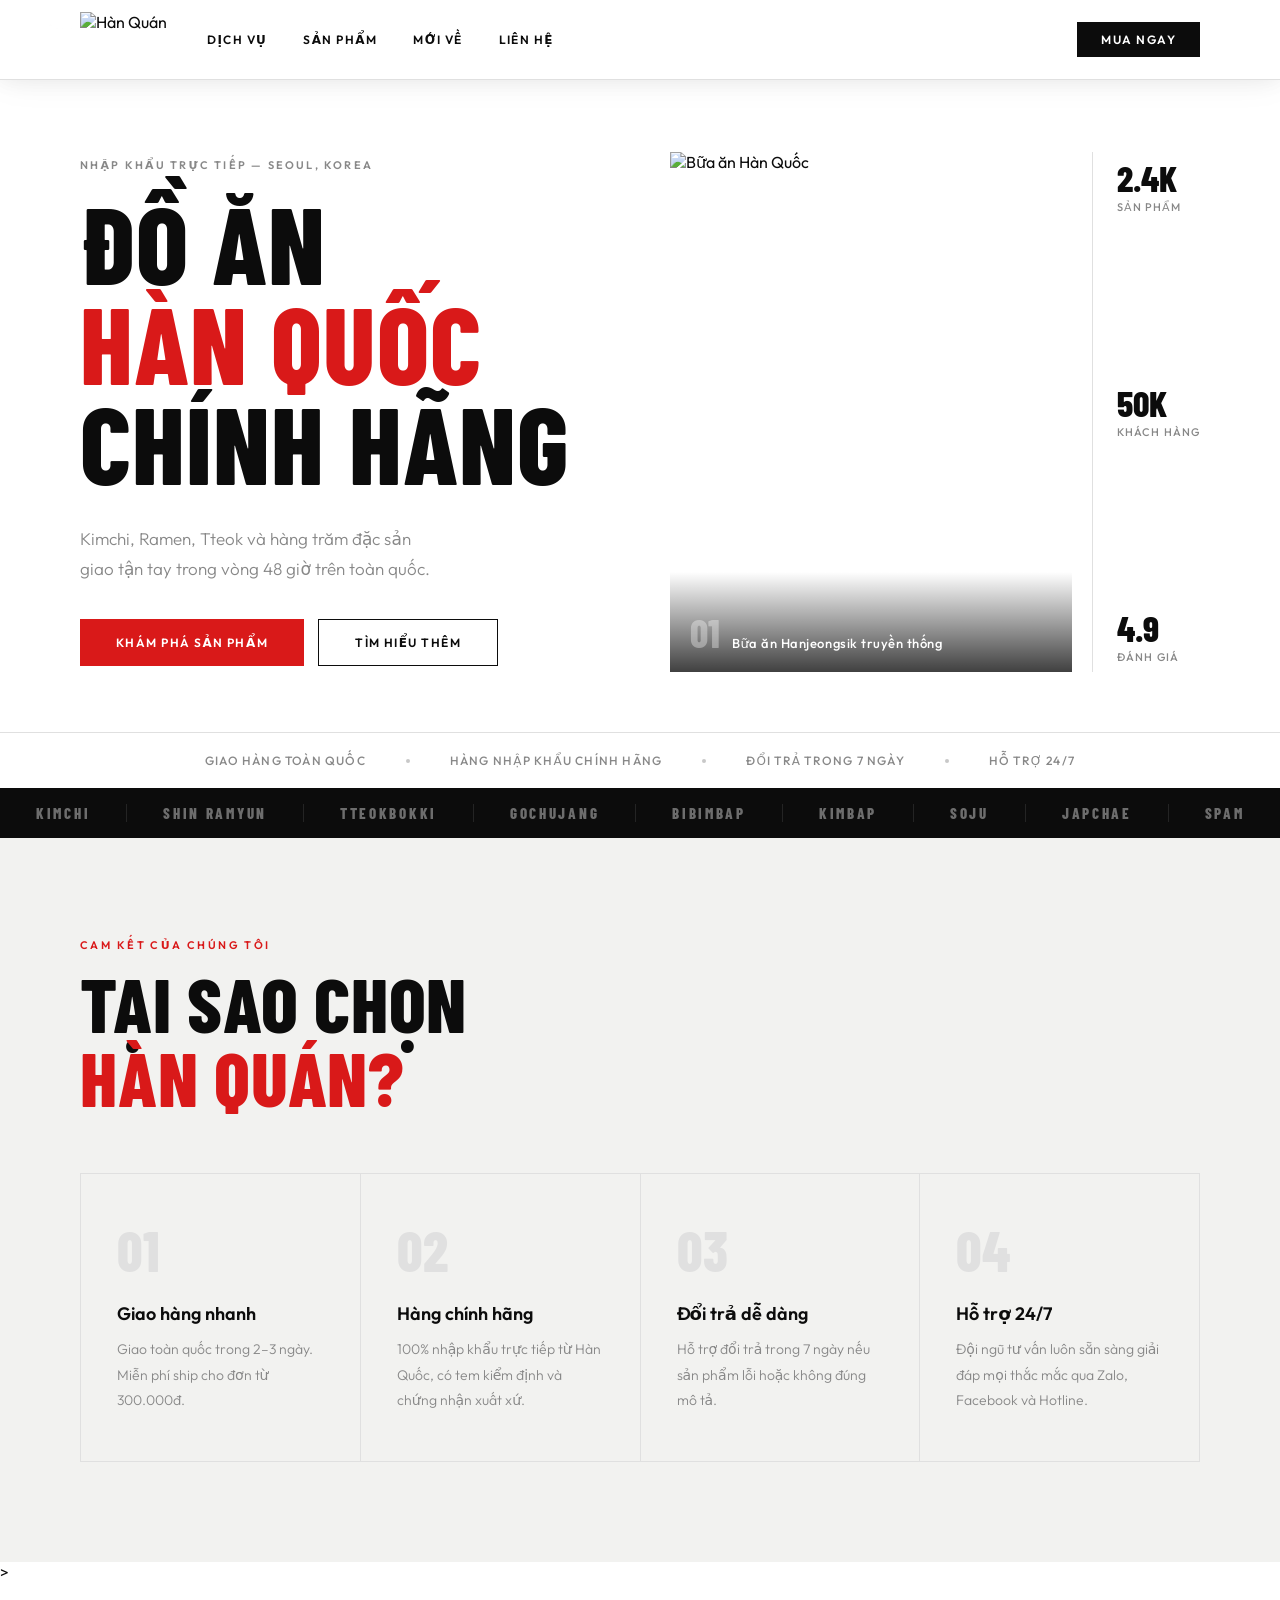
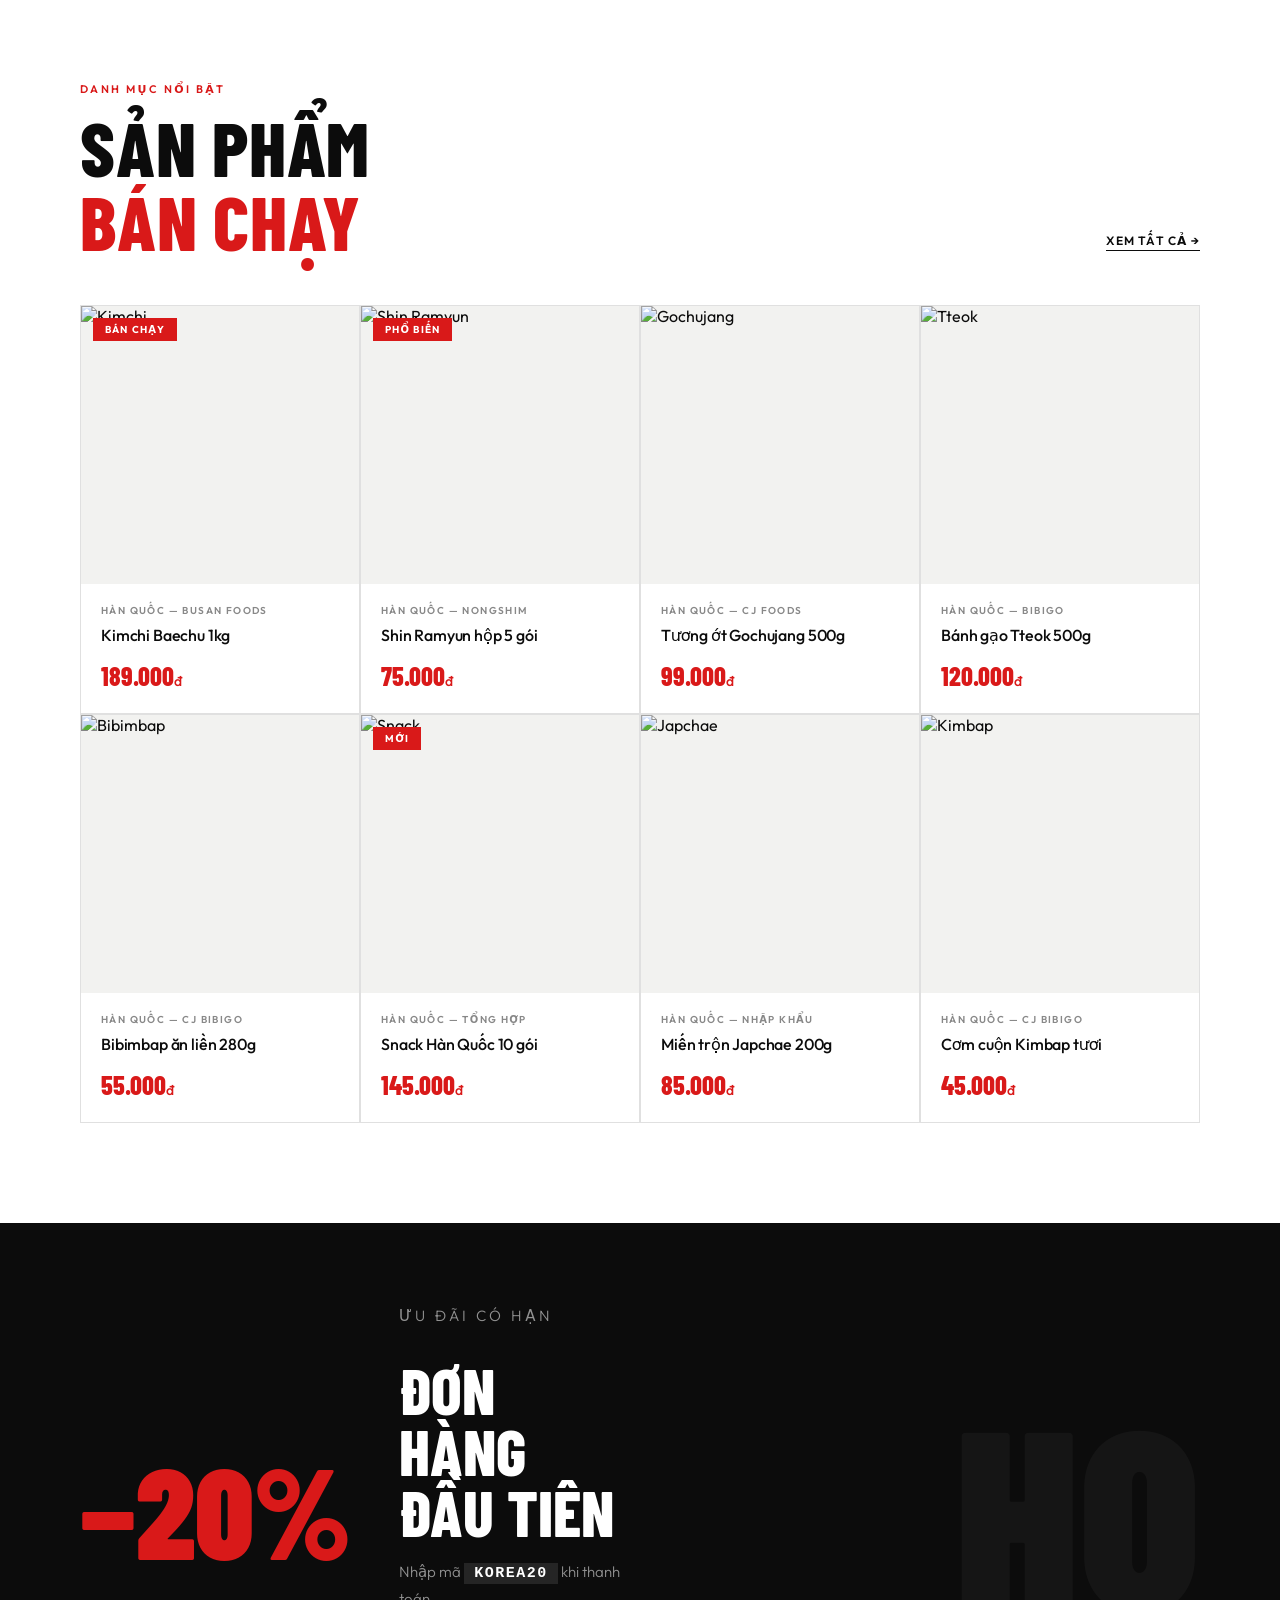
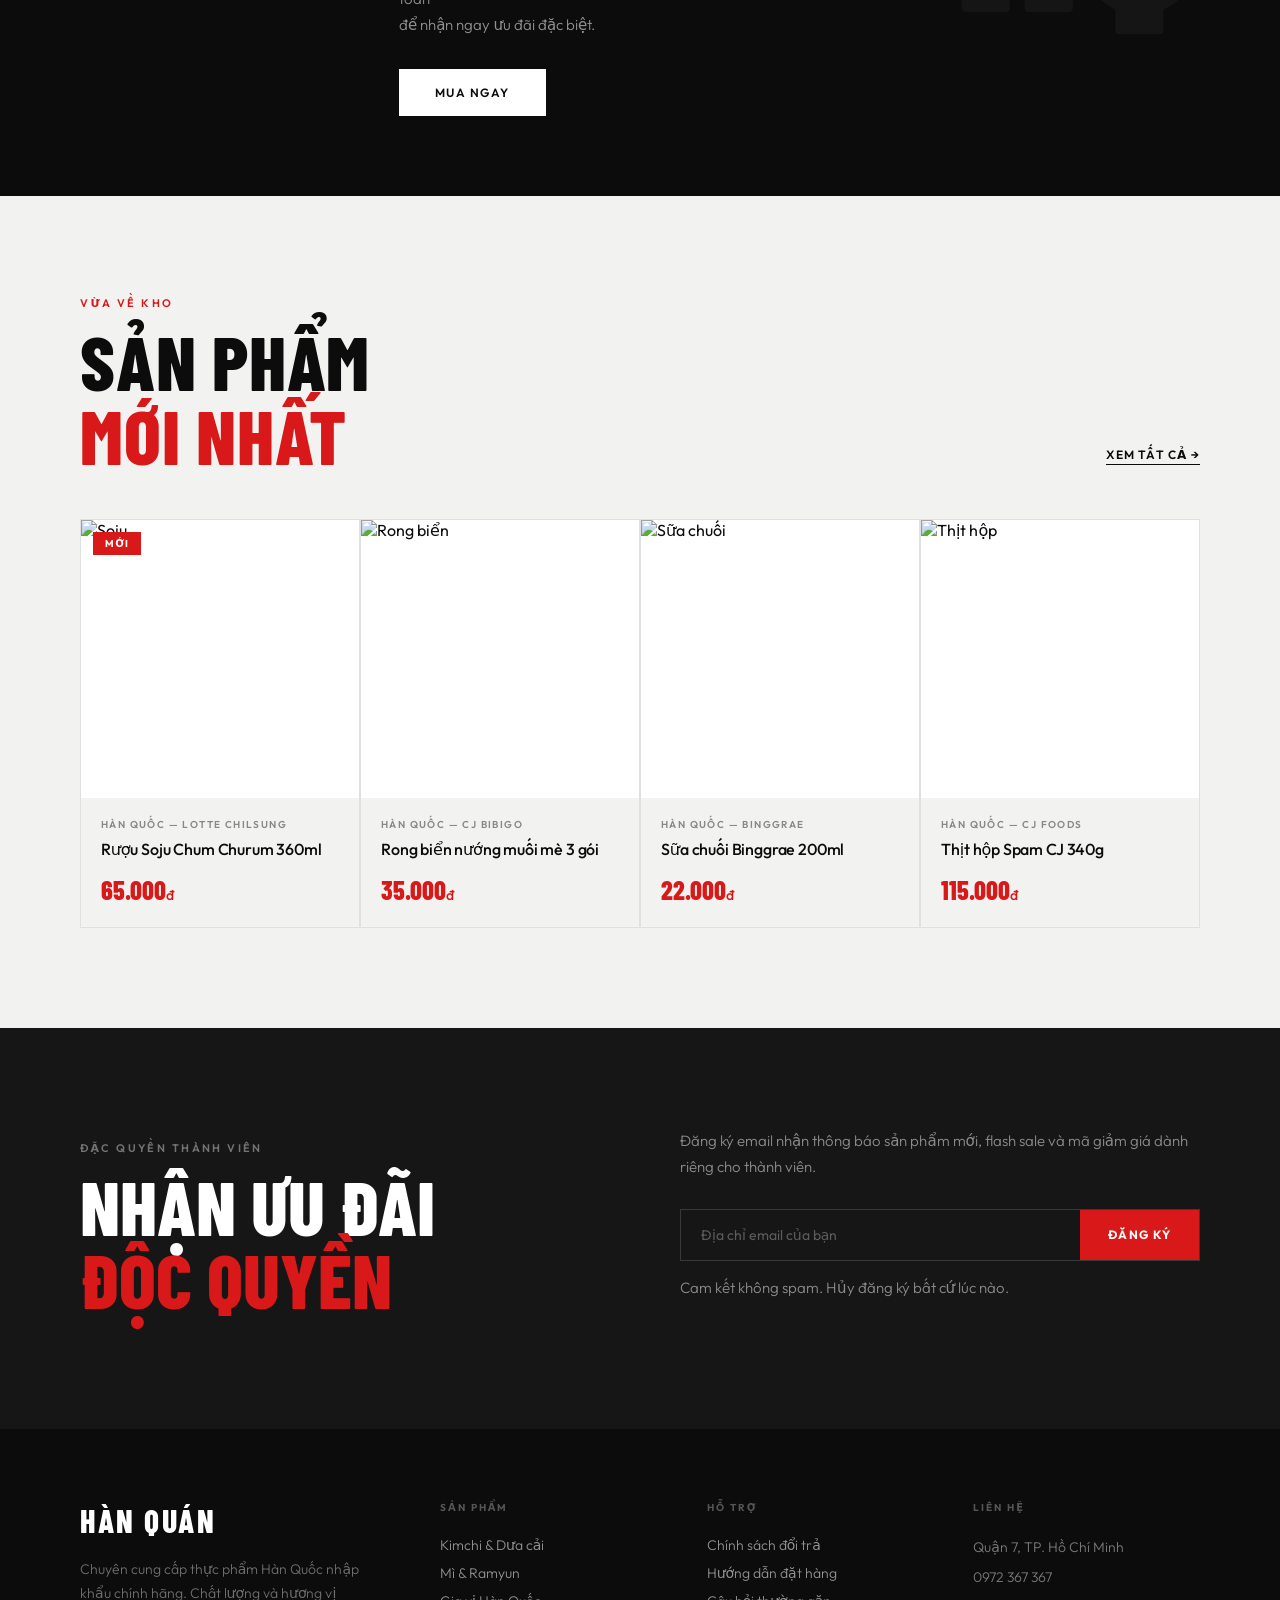
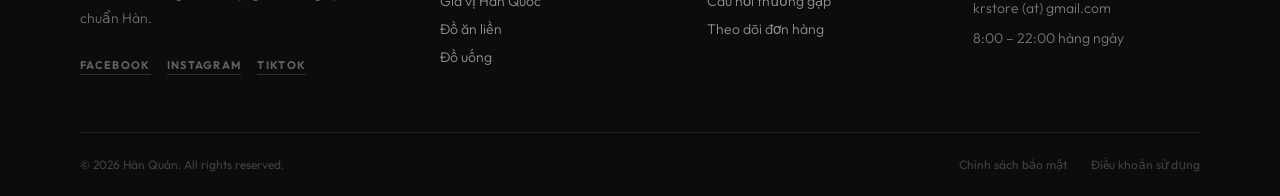
==== commit 5c430c07: "Update index.html" ====
--- a/index.html
+++ b/index.html
@@ -11,7 +11,6 @@
 </head>
 <body>
 
-<!-- NAV -->
 <header class="nav-bar" id="nav">
   <div class="nav-inner">
     <a href="#" class="nav-logo">
@@ -31,7 +30,6 @@
   </div>
 </header>
 
-<!-- MOBILE MENU -->
 <div class="mobile-menu" id="mobileMenu">
   <a href="#features" onclick="closeNav()">Dịch vụ</a>
   <a href="#products" onclick="closeNav()">Sản phẩm</a>
@@ -39,7 +37,6 @@
   <a href="#contact" onclick="closeNav()">Liên hệ</a>
 </div>
 
-<!-- HERO -->
 <section class="hero">
   <div class="hero-grid">
     <div class="hero-left">
@@ -83,7 +80,6 @@
   </div>
 </section>
 
-<!-- TICKER -->
 <div class="ticker">
   <div class="ticker-track">
     <span>KIMCHI</span><span>SHIN RAMYUN</span><span>TTEOKBOKKI</span>
@@ -97,7 +93,6 @@
   </div>
 </div>
 
-<!-- FEATURES -->
 <section class="features" id="features">
   <div class="features-inner">
     <div class="features-header">
@@ -128,8 +123,7 @@
     </div>
   </div>
 </section>
-
-<!-- PRODUCTS — bán chạy -->
+>
 <section class="products" id="products">
   <div class="products-inner">
     <div class="products-header">
@@ -244,7 +238,6 @@
   </div>
 </section>
 
-<!-- PROMO -->
 <section class="promo">
   <div class="promo-inner">
     <div class="promo-left">
@@ -262,7 +255,6 @@
   </div>
 </section>
 
-<!-- PRODUCTS — mới nhất -->
 <section class="products products-new" id="new">
   <div class="products-inner">
     <div class="products-header">
@@ -327,7 +319,6 @@
   </div>
 </section>
 
-<!-- NEWSLETTER -->
 <section class="newsletter">
   <div class="newsletter-inner">
     <div class="nl-left">
@@ -345,7 +336,6 @@
   </div>
 </section>
 
-<!-- FOOTER -->
 <footer class="footer" id="contact">
   <div class="footer-inner">
     <div class="footer-top">
--- a/style.css
+++ b/style.css
@@ -1,6 +1,3 @@
-/* ============================================================
-   DESIGN TOKENS
-   ============================================================ */
 :root {
   --black:   #0C0C0C;
   --black-2: #161616;
@@ -21,10 +18,6 @@
   --pad:  80px;
   --nav-h: 80px;
 }
-
-/* ============================================================
-   RESET
-   ============================================================ */
 *, *::before, *::after { margin: 0; padding: 0; box-sizing: border-box; }
 html { scroll-behavior: smooth; font-size: 16px; }
 body {
@@ -37,9 +30,6 @@
 a      { text-decoration: none; color: inherit; }
 button { cursor: pointer; border: none; background: none; font-family: var(--fb); }
 
-/* ============================================================
-   UTILITIES
-   ============================================================ */
 .section-tag {
   display: block;
   font-size: 11px;
@@ -76,7 +66,6 @@
 }
 .ghost-link:hover { color: var(--red); border-color: var(--red); }
 
-/* Buttons */
 .btn-fill {
   display: inline-block;
   background: var(--red);
@@ -108,7 +97,6 @@
 }
 .btn-line:hover { background: var(--black); color: var(--white); transform: translateY(-2px); }
 
-/* Scroll reveal */
 .reveal {
   opacity: 0;
   transform: translateY(28px);
@@ -116,9 +104,6 @@
 }
 .reveal.in { opacity: 1; transform: translateY(0); }
 
-/* ============================================================
-   NAV
-   ============================================================ */
 .nav-bar {
   position: fixed;
   top: 0; left: 0; right: 0;
@@ -200,7 +185,6 @@
   transition: var(--t) var(--ease);
 }
 
-/* Mobile menu */
 .mobile-menu {
   position: fixed;
   top: var(--nav-h); left: 0; right: 0;
@@ -226,9 +210,6 @@
 .mobile-menu a:last-child { border-bottom: none; }
 .mobile-menu a:hover { color: var(--red); }
 
-/* ============================================================
-   HERO
-   ============================================================ */
 .hero { padding-top: var(--nav-h); background: var(--white); }
 
 .hero-grid {
@@ -272,7 +253,6 @@
 
 .hero-btns { display: flex; gap: 14px; flex-wrap: wrap; }
 
-/* Hero right */
 .hero-right { display: flex; gap: 20px; align-items: stretch; }
 
 .hero-img-block {
@@ -338,7 +318,6 @@
   color: var(--grey);
 }
 
-/* Hero bottom bar */
 .hero-bottom-bar {
   border-top: 1px solid var(--border);
   display: flex;
@@ -362,9 +341,6 @@
   flex-shrink: 0;
 }
 
-/* ============================================================
-   TICKER
-   ============================================================ */
 .ticker { background: var(--black); overflow: hidden; padding: 16px 0; }
 .ticker-track {
   display: flex;
@@ -390,9 +366,6 @@
   to   { transform: translateX(-50%); }
 }
 
-/* ============================================================
-   FEATURES
-   ============================================================ */
 .features { background: var(--off); padding: 100px 0; }
 
 .features-inner {
@@ -442,9 +415,6 @@
   line-height: 1.8;
 }
 
-/* ============================================================
-   PRODUCTS
-   ============================================================ */
 .products     { padding: 100px 0; background: var(--white); }
 .products-new { padding: 100px 0; background: var(--off); }
 
@@ -472,7 +442,6 @@
 }
 .grid-4 { grid-template-columns: repeat(4, 1fr); }
 
-/* Product card */
 .product-card {
   background: var(--white);
   overflow: hidden;
@@ -558,9 +527,6 @@
 }
 .pcard-price span { font-family: var(--fb); font-size: 14px; font-weight: 500; }
 
-/* ============================================================
-   PROMO
-   ============================================================ */
 .promo { background: var(--black); overflow: hidden; }
 
 .promo-inner {
@@ -625,9 +591,6 @@
   pointer-events: none;
 }
 
-/* ============================================================
-   NEWSLETTER
-   ============================================================ */
 .newsletter { background: var(--black-2); padding: 100px var(--pad); }
 
 .newsletter-inner {
@@ -691,9 +654,6 @@
 .nl-form button:hover { background: var(--red-dk); }
 .nl-note { font-size: 12px; color: rgba(255,255,255,.25); }
 
-/* ============================================================
-   FOOTER
-   ============================================================ */
 .footer { background: var(--black); }
 
 .footer-inner {
@@ -790,9 +750,6 @@
 }
 .footer-bottom-links a:hover { color: rgba(255,255,255,.6); }
 
-/* ============================================================
-   RESPONSIVE — Tablet ≤ 900px
-   ============================================================ */
 @media (max-width: 900px) {
   :root { --pad: 32px; }
 
@@ -842,9 +799,6 @@
   .footer-bottom { flex-direction: column; align-items: flex-start; }
 }
 
-/* ============================================================
-   RESPONSIVE — Mobile ≤ 540px
-   ============================================================ */
 @media (max-width: 540px) {
   :root { --pad: 20px; }
 
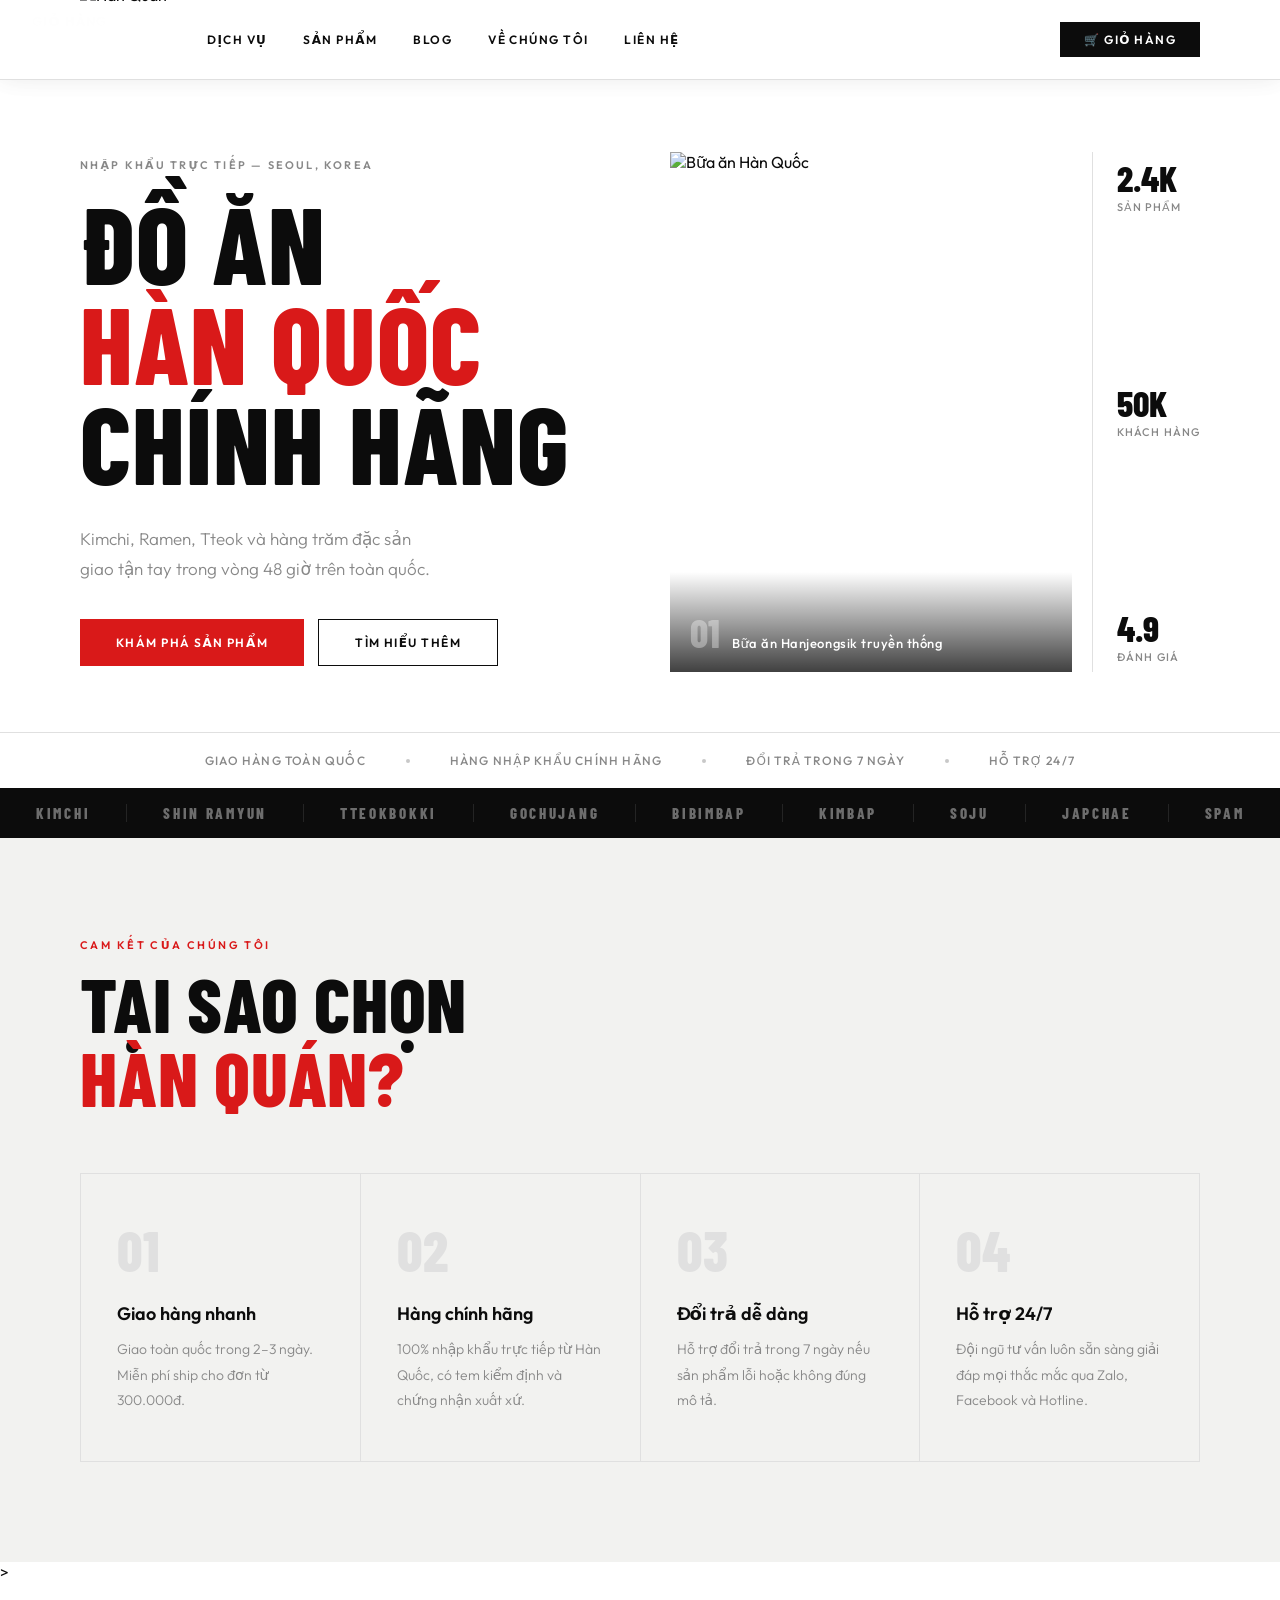
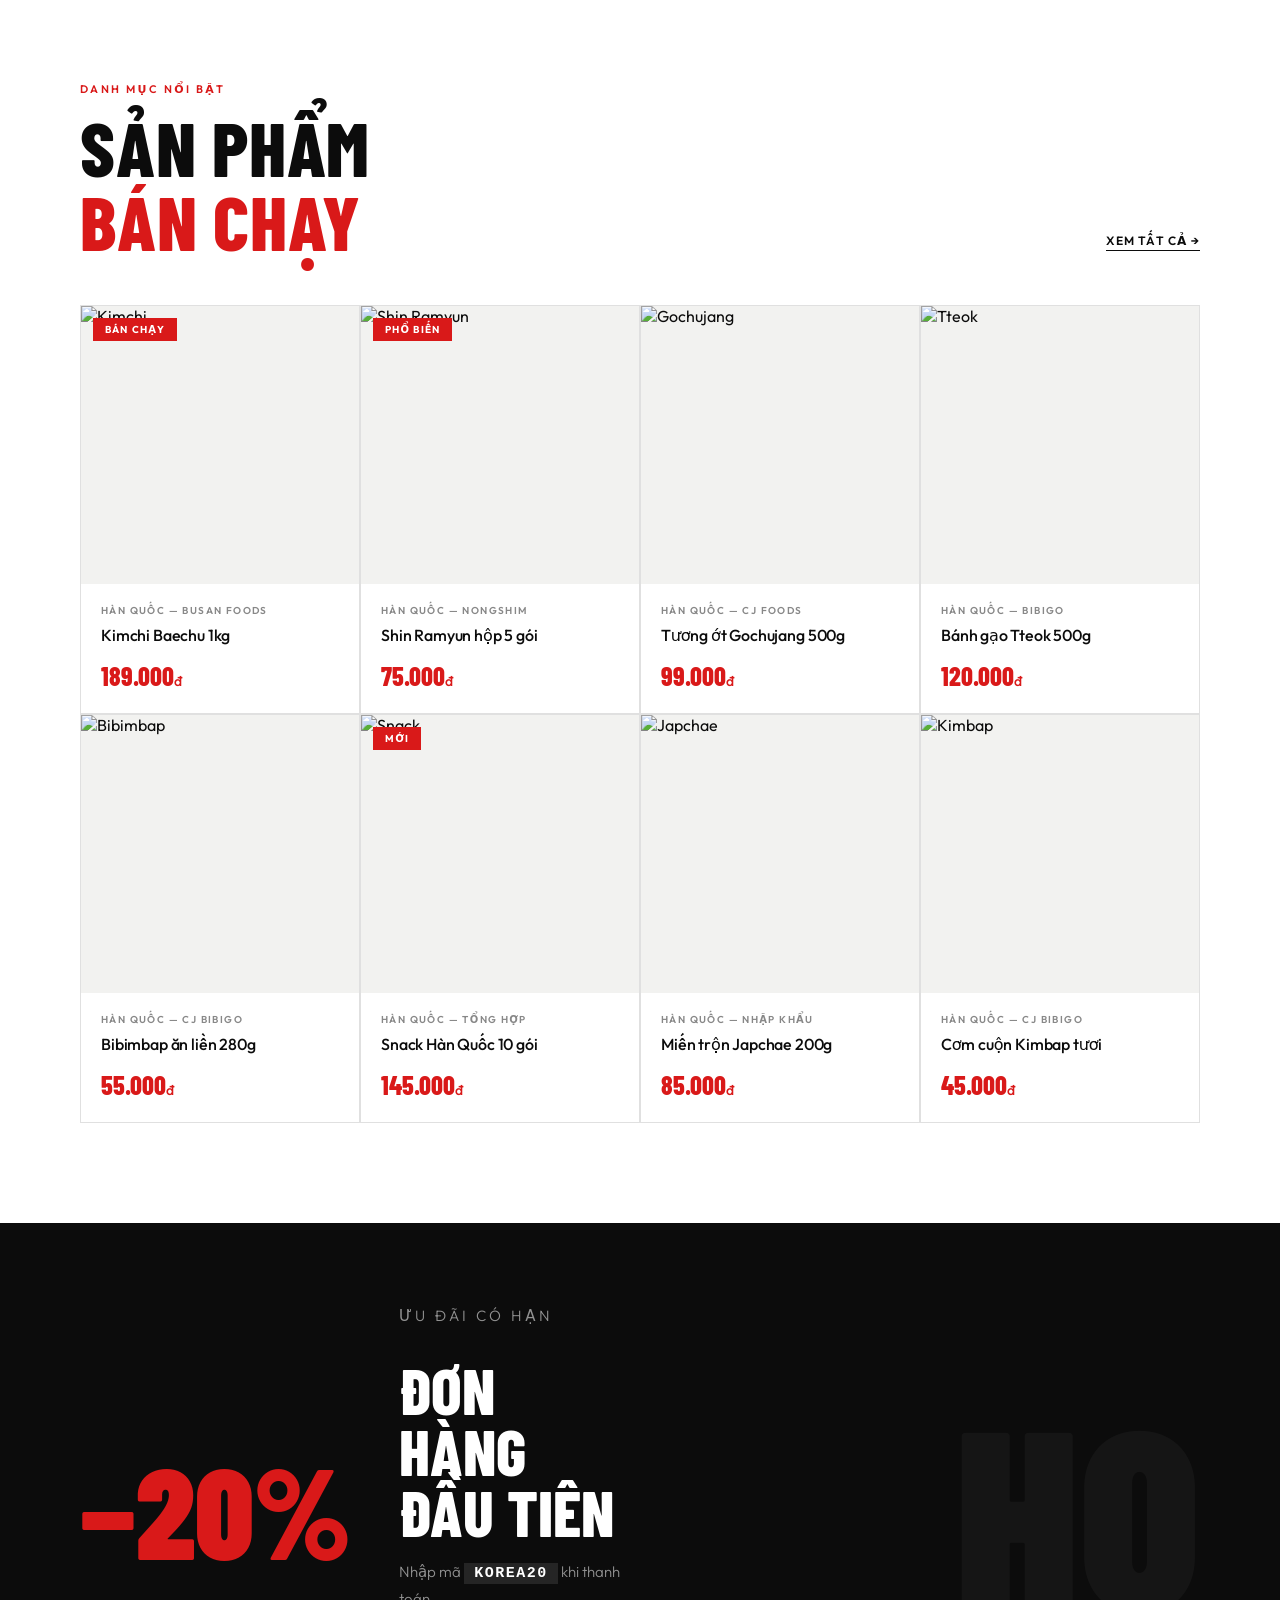
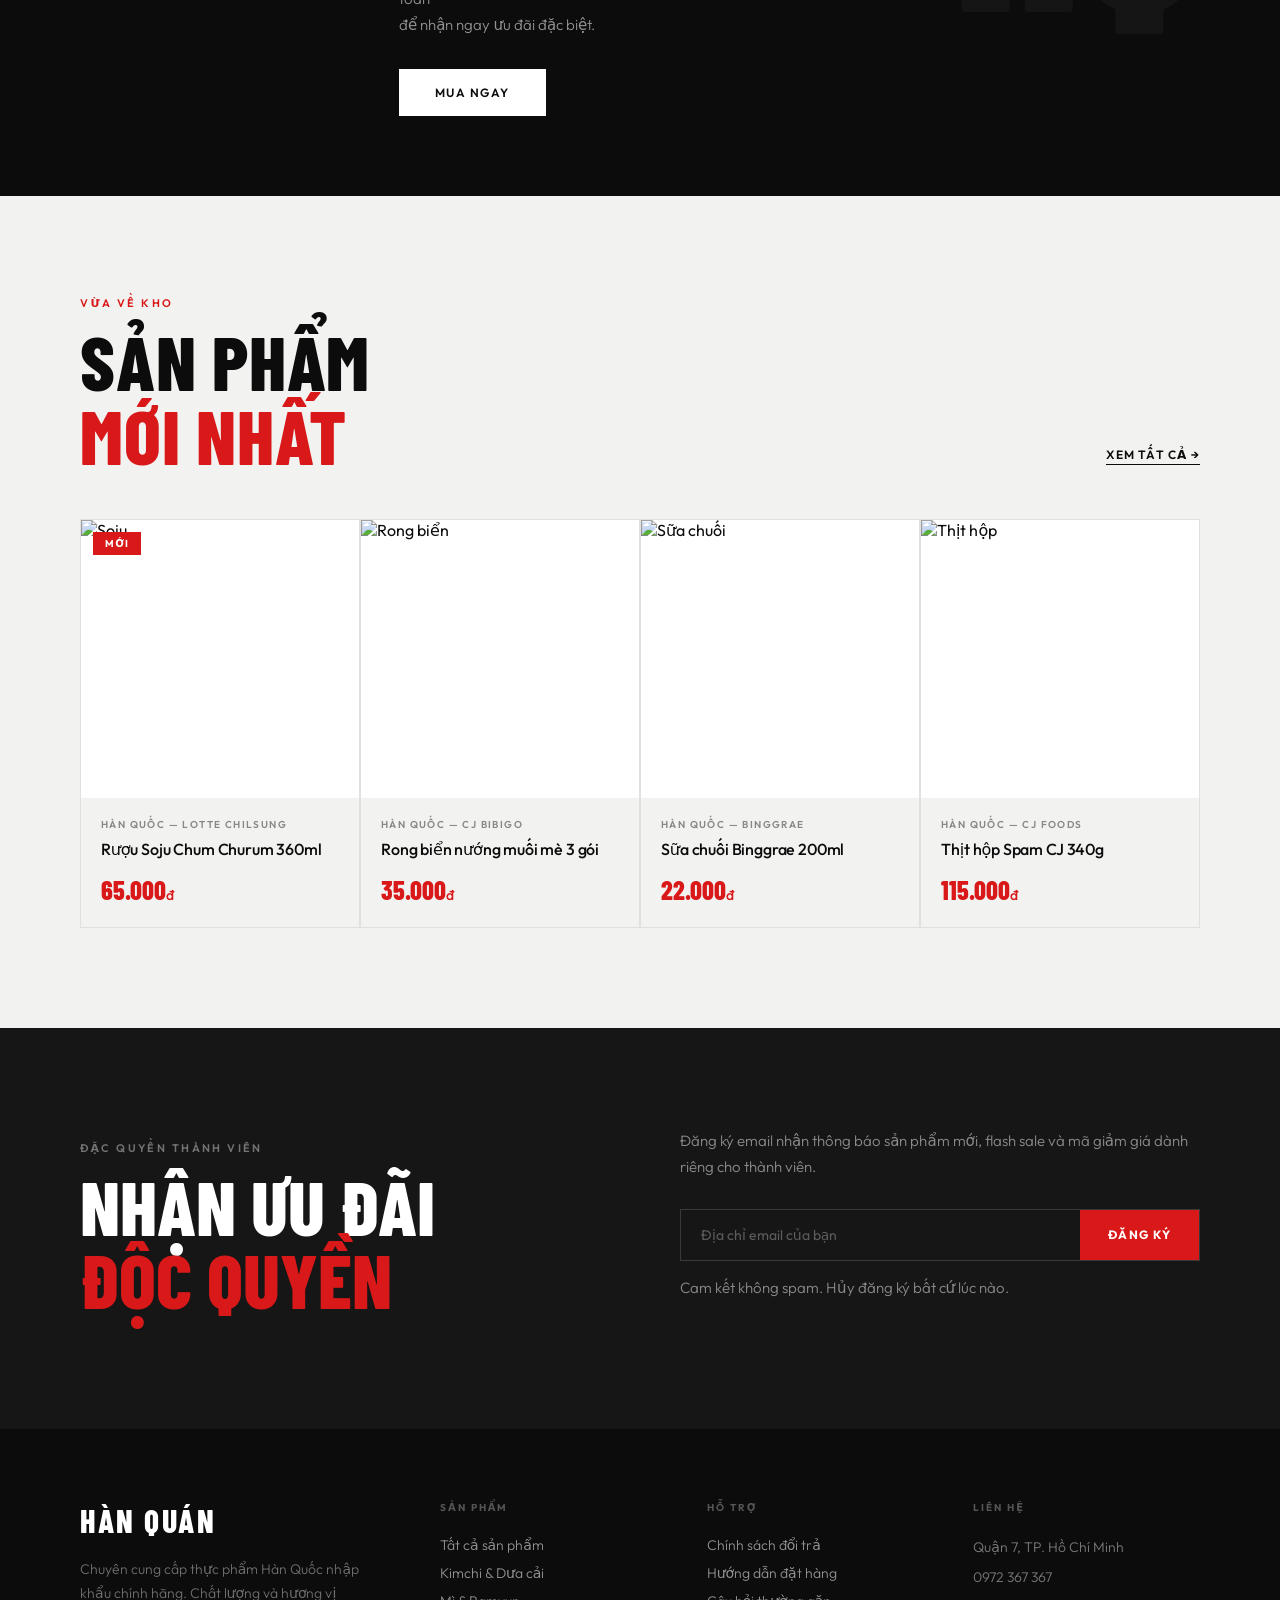
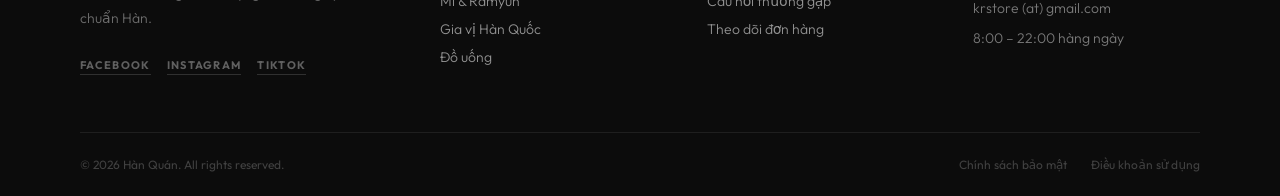
==== commit 046bbeae: "Add files via upload" ====
--- a/index.html
+++ b/index.html
@@ -18,11 +18,12 @@
     </a>
     <nav class="nav-links">
       <a href="#features">Dịch vụ</a>
-      <a href="#products">Sản phẩm</a>
-      <a href="#new">Mới về</a>
-      <a href="#contact">Liên hệ</a>
+      <a href="shop.html">Sản phẩm</a>
+      <a href="blog.html">Blog</a>
+      <a href="about.html">Về chúng tôi</a>
+      <a href="contact.html">Liên hệ</a>
     </nav>
-    <a href="#products" class="nav-cta">Mua ngay</a>
+    <a href="cart.html" class="nav-cta">🛒 Giỏ hàng</a>
     <button class="burger" onclick="toggleNav()" aria-label="Menu">
       <div></div>
       <div></div>
@@ -32,9 +33,11 @@
 
 <div class="mobile-menu" id="mobileMenu">
   <a href="#features" onclick="closeNav()">Dịch vụ</a>
-  <a href="#products" onclick="closeNav()">Sản phẩm</a>
-  <a href="#new" onclick="closeNav()">Mới về</a>
-  <a href="#contact" onclick="closeNav()">Liên hệ</a>
+  <a href="shop.html" onclick="closeNav()">Sản phẩm</a>
+  <a href="blog.html" onclick="closeNav()">Blog</a>
+  <a href="about.html" onclick="closeNav()">Về chúng tôi</a>
+  <a href="contact.html" onclick="closeNav()">Liên hệ</a>
+  <a href="cart.html" onclick="closeNav()">Giỏ hàng</a>
 </div>
 
 <section class="hero">
@@ -49,7 +52,7 @@
       <div class="hero-body">
         <p>Kimchi, Ramen, Tteok và hàng trăm đặc sản<br>giao tận tay trong vòng 48 giờ trên toàn quốc.</p>
         <div class="hero-btns">
-          <a href="#products" class="btn-fill">Khám phá sản phẩm</a>
+          <a href="shop.html" class="btn-fill">Khám phá sản phẩm</a>
           <a href="#features" class="btn-line">Tìm hiểu thêm</a>
         </div>
       </div>
@@ -137,7 +140,7 @@
 
       <div class="product-card reveal">
         <div class="pcard-img">
-          <img src="https://busanfoods.com/wp-content/uploads/2020/06/Kimchi-cai-thao-busan-foods-2-1.jpg" alt="Kimchi" />
+          <img src="https://www.seriouseats.com/thmb/m16sray_HxYpJebVbXMxv906bhk=/1500x0/filters:no_upscale():max_bytes(150000):strip_icc()/20210527-baechu-kimchi-vicky-wasik-seriouseats-seriouseats-3-18a2d6d7d1d74a7a82cb13ed350218be.jpg" alt="Kimchi" />
           <span class="pcard-badge">Bán chạy</span>
           <button class="pcard-action">Thêm vào giỏ</button>
         </div>
@@ -246,7 +249,7 @@
         <p class="section-tag promo-tag">Ưu đãi có hạn</p>
         <h2>ĐƠN HÀNG<br>ĐẦU TIÊN</h2>
         <p>Nhập mã <strong>KOREA20</strong> khi thanh toán<br>để nhận ngay ưu đãi đặc biệt.</p>
-        <a href="#products" class="btn-fill btn-white">Mua ngay</a>
+        <a href="shop.html" class="btn-fill btn-white">Mua ngay</a>
       </div>
     </div>
     <div class="promo-right" aria-hidden="true">
@@ -262,7 +265,7 @@
         <p class="section-tag">Vừa về kho</p>
         <h2 class="section-heading">SẢN PHẨM<br><em>MỚI NHẤT</em></h2>
       </div>
-      <a href="#" class="ghost-link">Xem tất cả &rarr;</a>
+      <a href="shop.html" class="ghost-link">Xem tất cả &rarr;</a>
     </div>
     <div class="products-grid grid-4">
 
@@ -351,11 +354,11 @@
       <div class="footer-cols">
         <div class="f-col">
           <h4>Sản phẩm</h4>
-          <a href="#">Kimchi &amp; Dưa cải</a>
-          <a href="#">Mì &amp; Ramyun</a>
-          <a href="#">Gia vị Hàn Quốc</a>
-          <a href="#">Đồ ăn liền</a>
-          <a href="#">Đồ uống</a>
+          <a href="shop.html">Tất cả sản phẩm</a>
+          <a href="shop.html">Kimchi &amp; Dưa cải</a>
+          <a href="shop.html">Mì &amp; Ramyun</a>
+          <a href="shop.html">Gia vị Hàn Quốc</a>
+          <a href="shop.html">Đồ uống</a>
         </div>
         <div class="f-col">
           <h4>Hỗ trợ</h4>
--- a/style.css
+++ b/style.css
@@ -96,13 +96,6 @@
   transition: background var(--t) var(--ease), color var(--t) var(--ease), transform var(--t) var(--ease);
 }
 .btn-line:hover { background: var(--black); color: var(--white); transform: translateY(-2px); }
-
-.reveal {
-  opacity: 0;
-  transform: translateY(28px);
-  transition: opacity .6s var(--ease), transform .6s var(--ease);
-}
-.reveal.in { opacity: 1; transform: translateY(0); }
 
 .nav-bar {
   position: fixed;
@@ -132,7 +125,8 @@
 .nav-logo-img {
   display: block;
   width: auto !important;
-  height: 56px !important;
+  height: 120px !important;
+  margin-top: 10px;
   object-fit: contain !important;
 }
 
@@ -756,7 +750,7 @@
   .nav-inner { padding: 0 32px; }
   .nav-links, .nav-cta { display: none; }
   .burger { display: flex; }
-  .nav-logo-img { height: 48px !important; }
+  .nav-logo-img { height: 95px !important; }
 
   .hero-grid {
     grid-template-columns: 1fr;
@@ -803,7 +797,7 @@
   :root { --pad: 20px; }
 
   .nav-inner { padding: 0 20px; }
-  .nav-logo-img { height: 40px !important; }
+  .nav-logo-img { height: 80px !important; }
 
   .hero-grid { padding: 44px 20px 36px; gap: 32px; }
   .hero-heading { font-size: clamp(52px, 13vw, 80px); }
@@ -846,3 +840,798 @@
   .footer-cols { grid-template-columns: 1fr; gap: 28px; }
   .footer-bottom-links { flex-direction: column; gap: 10px; }
 }
+
+/* ============================
+   EXTRA PAGES — shared additions
+   ============================ */
+
+.page-hero {
+  padding-top: var(--nav-h);
+  background: var(--black);
+  position: relative;
+  overflow: hidden;
+}
+.page-hero-inner {
+  max-width: var(--max);
+  margin: 0 auto;
+  padding: 80px var(--pad) 72px;
+  position: relative;
+  z-index: 2;
+}
+.page-hero-bg {
+  position: absolute;
+  inset: 0;
+  font-family: var(--fd);
+  font-weight: 900;
+  font-size: clamp(160px,22vw,300px);
+  color: rgba(255,255,255,.03);
+  line-height: .85;
+  user-select: none;
+  pointer-events: none;
+  display: flex;
+  align-items: flex-end;
+  justify-content: flex-end;
+  padding: 0 var(--pad);
+}
+.page-hero h1 {
+  font-family: var(--fd);
+  font-weight: 800;
+  font-size: clamp(60px,8vw,110px);
+  line-height: .92;
+  color: var(--white);
+  letter-spacing: .01em;
+}
+.page-hero h1 em { font-style: normal; color: var(--red); }
+.page-hero p {
+  font-size: 17px;
+  font-weight: 300;
+  color: rgba(255,255,255,.5);
+  line-height: 1.75;
+  margin-top: 24px;
+  max-width: 500px;
+}
+.breadcrumb {
+  font-size: 11px;
+  font-weight: 600;
+  letter-spacing: .16em;
+  text-transform: uppercase;
+  color: rgba(255,255,255,.3);
+  margin-bottom: 24px;
+}
+.breadcrumb a { color: var(--red); transition: opacity var(--t) var(--ease); }
+.breadcrumb a:hover { opacity: .7; }
+
+/* NAV ACTIVE STATE */
+.nav-links a.active { color: var(--red); }
+.nav-links a.active::after { width: 100%; }
+
+/* ============================
+   BLOG PAGE
+   ============================ */
+.blog-section {
+  background: var(--white);
+  padding: 100px 0;
+}
+.blog-inner {
+  max-width: var(--max);
+  margin: 0 auto;
+  padding: 0 var(--pad);
+}
+.blog-grid {
+  display: grid;
+  grid-template-columns: repeat(3, 1fr);
+  gap: 2px;
+  background: var(--border);
+  border: 1px solid var(--border);
+}
+.blog-card {
+  background: var(--white);
+  display: flex;
+  flex-direction: column;
+  overflow: hidden;
+  transition: transform var(--t) var(--ease), box-shadow var(--t) var(--ease);
+}
+.blog-card:hover { transform: translateY(-4px); box-shadow: 0 20px 56px rgba(0,0,0,.13); z-index: 2; }
+.blog-img {
+  aspect-ratio: 16/10;
+  overflow: hidden;
+  background: var(--off);
+}
+.blog-img img { transition: transform .55s var(--ease); }
+.blog-card:hover .blog-img img { transform: scale(1.07); }
+.blog-body { padding: 32px 28px 36px; flex: 1; display: flex; flex-direction: column; }
+.blog-cat {
+  font-size: 10px;
+  font-weight: 700;
+  letter-spacing: .18em;
+  text-transform: uppercase;
+  color: var(--red);
+  margin-bottom: 12px;
+}
+.blog-body h2 {
+  font-family: var(--fd);
+  font-weight: 800;
+  font-size: clamp(22px, 2.5vw, 30px);
+  line-height: 1.05;
+  letter-spacing: .01em;
+  color: var(--black);
+  margin-bottom: 14px;
+}
+.blog-body p {
+  font-size: 14px;
+  font-weight: 300;
+  color: var(--grey);
+  line-height: 1.85;
+  margin-bottom: 24px;
+  flex: 1;
+}
+.blog-meta {
+  display: flex;
+  align-items: center;
+  justify-content: space-between;
+  padding-top: 20px;
+  border-top: 1px solid var(--border);
+  margin-top: auto;
+}
+.blog-author {
+  font-size: 12px;
+  font-weight: 500;
+  color: var(--grey);
+}
+.blog-author strong { color: var(--black); font-weight: 600; }
+.blog-date {
+  font-size: 11px;
+  font-weight: 500;
+  letter-spacing: .08em;
+  color: var(--grey-lt);
+  text-transform: uppercase;
+}
+.blog-read-more {
+  font-size: 11px;
+  font-weight: 700;
+  letter-spacing: .12em;
+  text-transform: uppercase;
+  color: var(--black);
+  border-bottom: 1.5px solid var(--black);
+  padding-bottom: 2px;
+  transition: color var(--t) var(--ease), border-color var(--t) var(--ease);
+  align-self: flex-start;
+}
+.blog-read-more:hover { color: var(--red); border-color: var(--red); }
+
+/* Featured post */
+.blog-featured {
+  background: var(--off);
+  border: 1px solid var(--border);
+  display: grid;
+  grid-template-columns: 1fr 1fr;
+  overflow: hidden;
+  margin-bottom: 2px;
+}
+.blog-featured .blog-img { aspect-ratio: unset; height: 100%; min-height: 380px; }
+.blog-featured .blog-body { padding: 48px 48px; justify-content: center; }
+.blog-featured .blog-body h2 { font-size: clamp(30px,3.5vw,44px); }
+.blog-featured-tag {
+  display: inline-block;
+  background: var(--red);
+  color: var(--white);
+  font-size: 10px;
+  font-weight: 700;
+  letter-spacing: .16em;
+  text-transform: uppercase;
+  padding: 5px 14px;
+  margin-bottom: 16px;
+}
+
+/* ============================
+   ABOUT PAGE
+   ============================ */
+.about-story {
+  background: var(--white);
+  padding: 100px 0;
+}
+.about-story-inner {
+  max-width: var(--max);
+  margin: 0 auto;
+  padding: 0 var(--pad);
+  display: grid;
+  grid-template-columns: 1fr 1fr;
+  gap: 80px;
+  align-items: center;
+}
+.about-story-text .section-tag { color: var(--red); }
+.about-story-text p {
+  font-size: 16px;
+  font-weight: 300;
+  color: var(--grey);
+  line-height: 1.85;
+  margin-bottom: 20px;
+}
+.about-story-text p:last-of-type { margin-bottom: 36px; }
+.about-img-wrap {
+  position: relative;
+}
+.about-img-wrap img {
+  width: 100%;
+  height: 560px;
+  object-fit: cover;
+}
+.about-img-badge {
+  position: absolute;
+  bottom: -20px;
+  left: -20px;
+  background: var(--red);
+  color: var(--white);
+  padding: 28px 32px;
+}
+.about-img-badge strong {
+  font-family: var(--fd);
+  font-weight: 900;
+  font-size: 52px;
+  display: block;
+  line-height: 1;
+}
+.about-img-badge span {
+  font-size: 12px;
+  font-weight: 600;
+  letter-spacing: .1em;
+  text-transform: uppercase;
+  opacity: .75;
+}
+
+.about-stats {
+  background: var(--black);
+  padding: 80px 0;
+}
+.about-stats-inner {
+  max-width: var(--max);
+  margin: 0 auto;
+  padding: 0 var(--pad);
+  display: grid;
+  grid-template-columns: repeat(4, 1fr);
+  gap: 1px;
+  background: rgba(255,255,255,.08);
+  border: 1px solid rgba(255,255,255,.08);
+}
+.a-stat {
+  background: var(--black);
+  padding: 48px 36px;
+  text-align: center;
+}
+.a-stat strong {
+  font-family: var(--fd);
+  font-weight: 900;
+  font-size: clamp(56px,6vw,80px);
+  color: var(--red);
+  display: block;
+  line-height: 1;
+}
+.a-stat span {
+  font-size: 12px;
+  font-weight: 600;
+  letter-spacing: .14em;
+  text-transform: uppercase;
+  color: rgba(255,255,255,.35);
+  display: block;
+  margin-top: 10px;
+}
+
+.about-team {
+  background: var(--off);
+  padding: 100px 0;
+}
+.about-team-inner {
+  max-width: var(--max);
+  margin: 0 auto;
+  padding: 0 var(--pad);
+}
+.team-grid {
+  display: grid;
+  grid-template-columns: repeat(3, 1fr);
+  gap: 2px;
+  background: var(--border);
+  border: 1px solid var(--border);
+}
+.team-card {
+  background: var(--off);
+  overflow: hidden;
+  transition: transform var(--t) var(--ease);
+}
+.team-card:hover { transform: translateY(-4px); z-index: 2; }
+.team-img {
+  aspect-ratio: 3/4;
+  overflow: hidden;
+  background: var(--white);
+}
+.team-img img { transition: transform .5s var(--ease); }
+.team-card:hover .team-img img { transform: scale(1.05); }
+.team-body { padding: 24px 24px 28px; }
+.team-body h3 { font-size: 18px; font-weight: 600; color: var(--black); margin-bottom: 6px; }
+.team-role {
+  font-size: 11px;
+  font-weight: 600;
+  letter-spacing: .14em;
+  text-transform: uppercase;
+  color: var(--red);
+  margin-bottom: 12px;
+}
+.team-body p { font-size: 14px; font-weight: 300; color: var(--grey); line-height: 1.75; }
+
+.about-values {
+  background: var(--white);
+  padding: 100px 0;
+}
+.about-values-inner {
+  max-width: var(--max);
+  margin: 0 auto;
+  padding: 0 var(--pad);
+}
+.values-grid {
+  display: grid;
+  grid-template-columns: repeat(2, 1fr);
+  gap: 1px;
+  background: var(--border);
+  border: 1px solid var(--border);
+}
+.value-item {
+  background: var(--white);
+  padding: 48px 40px;
+  display: flex;
+  gap: 28px;
+  transition: background var(--t) var(--ease);
+}
+.value-item:hover { background: var(--off); }
+.value-num {
+  font-family: var(--fd);
+  font-weight: 900;
+  font-size: 56px;
+  color: var(--border);
+  line-height: 1;
+  flex-shrink: 0;
+  transition: color var(--t) var(--ease);
+}
+.value-item:hover .value-num { color: var(--red); }
+.value-text h3 { font-size: 18px; font-weight: 600; color: var(--black); margin-bottom: 10px; }
+.value-text p { font-size: 14px; font-weight: 300; color: var(--grey); line-height: 1.8; }
+
+/* ============================
+   CONTACT PAGE
+   ============================ */
+.contact-section {
+  background: var(--white);
+  padding: 100px 0;
+}
+.contact-inner {
+  max-width: var(--max);
+  margin: 0 auto;
+  padding: 0 var(--pad);
+  display: grid;
+  grid-template-columns: 1fr 1.4fr;
+  gap: 80px;
+  align-items: start;
+}
+.contact-info .section-tag { margin-bottom: 12px; }
+.contact-info h2 {
+  font-family: var(--fd);
+  font-weight: 800;
+  font-size: clamp(40px,5vw,64px);
+  line-height: .95;
+  letter-spacing: .01em;
+  margin-bottom: 24px;
+}
+.contact-info h2 em { font-style: normal; color: var(--red); }
+.contact-info > p {
+  font-size: 16px;
+  font-weight: 300;
+  color: var(--grey);
+  line-height: 1.8;
+  margin-bottom: 48px;
+}
+.contact-cards { display: flex; flex-direction: column; gap: 2px; }
+.contact-card {
+  background: var(--off);
+  padding: 28px 28px;
+  display: flex;
+  gap: 20px;
+  align-items: flex-start;
+  border: 1px solid var(--border);
+  transition: border-color var(--t) var(--ease);
+}
+.contact-card:hover { border-color: var(--red); }
+.contact-icon {
+  width: 44px;
+  height: 44px;
+  background: var(--black);
+  color: var(--white);
+  display: flex;
+  align-items: center;
+  justify-content: center;
+  font-size: 18px;
+  flex-shrink: 0;
+}
+.contact-card-text h4 { font-size: 13px; font-weight: 700; letter-spacing: .08em; text-transform: uppercase; color: var(--black); margin-bottom: 6px; }
+.contact-card-text p { font-size: 14px; font-weight: 300; color: var(--grey); line-height: 1.65; }
+.contact-card-text a { color: var(--red); transition: opacity var(--t) var(--ease); }
+.contact-card-text a:hover { opacity: .7; }
+
+/* Contact Form */
+.contact-form-wrap {
+  background: var(--black);
+  padding: 56px 52px;
+}
+.contact-form-wrap h3 {
+  font-family: var(--fd);
+  font-weight: 800;
+  font-size: 36px;
+  color: var(--white);
+  margin-bottom: 8px;
+  letter-spacing: .02em;
+}
+.contact-form-wrap > p {
+  font-size: 14px;
+  font-weight: 300;
+  color: rgba(255,255,255,.4);
+  margin-bottom: 36px;
+}
+.form-row { display: grid; grid-template-columns: 1fr 1fr; gap: 16px; }
+.form-group { display: flex; flex-direction: column; gap: 8px; margin-bottom: 16px; }
+.form-group label {
+  font-size: 11px;
+  font-weight: 600;
+  letter-spacing: .14em;
+  text-transform: uppercase;
+  color: rgba(255,255,255,.35);
+}
+.form-group input,
+.form-group select,
+.form-group textarea {
+  background: rgba(255,255,255,.06);
+  border: 1px solid rgba(255,255,255,.12);
+  outline: none;
+  padding: 14px 18px;
+  font-family: var(--fb);
+  font-size: 14px;
+  color: var(--white);
+  transition: border-color var(--t) var(--ease);
+  width: 100%;
+  resize: vertical;
+}
+.form-group input::placeholder,
+.form-group textarea::placeholder { color: rgba(255,255,255,.2); }
+.form-group input:focus,
+.form-group select:focus,
+.form-group textarea:focus { border-color: var(--red); }
+.form-group select { appearance: none; cursor: pointer; }
+.form-group select option { background: var(--black); color: var(--white); }
+.contact-form-wrap .btn-fill { width: 100%; text-align: center; margin-top: 8px; padding: 18px; font-size: 13px; }
+.form-success {
+  display: none;
+  background: rgba(217,25,25,.1);
+  border: 1px solid var(--red);
+  padding: 16px 20px;
+  font-size: 14px;
+  color: var(--red);
+  font-weight: 500;
+  margin-top: 16px;
+}
+.form-success.show { display: block; }
+
+/* Map strip */
+.contact-map-strip {
+  background: var(--off);
+  height: 300px;
+  border-top: 1px solid var(--border);
+  border-bottom: 1px solid var(--border);
+  overflow: hidden;
+  position: relative;
+}
+.contact-map-strip iframe {
+  width: 100%;
+  height: 100%;
+  border: none;
+  opacity: .85;
+  filter: grayscale(30%);
+}
+.map-label {
+  position: absolute;
+  top: 24px; left: 50%;
+  transform: translateX(-50%);
+  background: var(--black);
+  color: var(--white);
+  padding: 10px 24px;
+  font-size: 12px;
+  font-weight: 600;
+  letter-spacing: .12em;
+  text-transform: uppercase;
+  white-space: nowrap;
+  z-index: 2;
+  pointer-events: none;
+}
+
+/* ============================
+   CART PAGE
+   ============================ */
+.cart-section {
+  background: var(--white);
+  padding: 100px 0;
+}
+.cart-inner {
+  max-width: var(--max);
+  margin: 0 auto;
+  padding: 0 var(--pad);
+  display: grid;
+  grid-template-columns: 1fr 360px;
+  gap: 48px;
+  align-items: start;
+}
+.cart-list-head {
+  display: flex;
+  justify-content: space-between;
+  align-items: baseline;
+  margin-bottom: 24px;
+}
+.cart-list-head h2 {
+  font-family: var(--fd);
+  font-weight: 800;
+  font-size: 36px;
+  letter-spacing: .01em;
+}
+.cart-count {
+  font-size: 13px;
+  font-weight: 500;
+  color: var(--grey);
+}
+.cart-table-head {
+  display: grid;
+  grid-template-columns: 1fr 100px 130px 40px;
+  gap: 16px;
+  padding: 10px 0;
+  border-bottom: 2px solid var(--black);
+  font-size: 10px;
+  font-weight: 700;
+  letter-spacing: .16em;
+  text-transform: uppercase;
+  color: var(--grey);
+}
+.cart-item {
+  display: grid;
+  grid-template-columns: 1fr 100px 130px 40px;
+  gap: 16px;
+  align-items: center;
+  padding: 20px 0;
+  border-bottom: 1px solid var(--border);
+  transition: background var(--t) var(--ease);
+}
+.cart-item:hover { background: var(--off); margin: 0 -12px; padding-left: 12px; padding-right: 12px; }
+.cart-item-info { display: flex; align-items: center; gap: 16px; }
+.cart-item-img {
+  width: 72px;
+  height: 72px;
+  background: var(--off);
+  flex-shrink: 0;
+  overflow: hidden;
+}
+.cart-item-img img { width: 100%; height: 100%; object-fit: cover; }
+.cart-item-name { font-size: 15px; font-weight: 500; color: var(--black); margin-bottom: 4px; }
+.cart-item-origin { font-size: 11px; font-weight: 500; letter-spacing: .1em; text-transform: uppercase; color: var(--grey); }
+.cart-item-price { font-family: var(--fd); font-weight: 800; font-size: 22px; color: var(--black); }
+.cart-item-price span { font-family: var(--fb); font-size: 14px; font-weight: 400; }
+.qty-ctrl {
+  display: flex;
+  align-items: center;
+  gap: 0;
+  border: 1px solid var(--border);
+}
+.qty-btn {
+  width: 36px;
+  height: 36px;
+  background: none;
+  border: none;
+  font-size: 16px;
+  font-weight: 600;
+  color: var(--black);
+  cursor: pointer;
+  display: flex;
+  align-items: center;
+  justify-content: center;
+  transition: background var(--t) var(--ease), color var(--t) var(--ease);
+}
+.qty-btn:hover { background: var(--black); color: var(--white); }
+.qty-val {
+  width: 36px;
+  height: 36px;
+  text-align: center;
+  font-size: 14px;
+  font-weight: 600;
+  color: var(--black);
+  background: none;
+  border: none;
+  border-left: 1px solid var(--border);
+  border-right: 1px solid var(--border);
+  outline: none;
+  font-family: var(--fb);
+}
+.cart-remove {
+  width: 32px; height: 32px;
+  display: flex; align-items: center; justify-content: center;
+  color: var(--grey-lt);
+  font-size: 18px;
+  cursor: pointer;
+  transition: color var(--t) var(--ease);
+  background: none;
+  border: none;
+}
+.cart-remove:hover { color: var(--red); }
+
+/* Cart aside */
+.cart-aside { position: sticky; top: calc(var(--nav-h) + 24px); }
+.cart-summary {
+  background: var(--off);
+  border: 1px solid var(--border);
+  padding: 36px 32px;
+}
+.cart-summary h3 {
+  font-family: var(--fd);
+  font-weight: 800;
+  font-size: 24px;
+  letter-spacing: .02em;
+  margin-bottom: 28px;
+  padding-bottom: 20px;
+  border-bottom: 1px solid var(--border);
+}
+.cart-line {
+  display: flex;
+  justify-content: space-between;
+  align-items: baseline;
+  margin-bottom: 14px;
+}
+.cart-line span { font-size: 14px; font-weight: 300; color: var(--grey); }
+.cart-line strong { font-size: 15px; font-weight: 600; color: var(--black); }
+.cart-line.total {
+  margin-top: 20px;
+  padding-top: 20px;
+  border-top: 2px solid var(--black);
+}
+.cart-line.total span { font-size: 16px; font-weight: 700; color: var(--black); }
+.cart-line.total strong {
+  font-family: var(--fd);
+  font-weight: 900;
+  font-size: 32px;
+  color: var(--red);
+}
+.cart-line.total strong sub {
+  font-family: var(--fb);
+  font-size: 16px;
+  font-weight: 400;
+  vertical-align: baseline;
+}
+.promo-input {
+  display: flex;
+  border: 1px solid var(--border);
+  margin: 24px 0 20px;
+  transition: border-color var(--t) var(--ease);
+}
+.promo-input:focus-within { border-color: var(--red); }
+.promo-input input {
+  flex: 1;
+  border: none;
+  outline: none;
+  background: transparent;
+  padding: 12px 14px;
+  font-family: var(--fb);
+  font-size: 13px;
+  color: var(--black);
+  font-weight: 500;
+  letter-spacing: .06em;
+  text-transform: uppercase;
+}
+.promo-input input::placeholder { color: var(--grey-lt); text-transform: none; letter-spacing: 0; font-weight: 300; }
+.promo-input button {
+  padding: 12px 18px;
+  background: var(--black);
+  color: var(--white);
+  font-size: 11px;
+  font-weight: 700;
+  letter-spacing: .1em;
+  text-transform: uppercase;
+  transition: background var(--t) var(--ease);
+  flex-shrink: 0;
+}
+.promo-input button:hover { background: var(--red); }
+.promo-note { font-size: 12px; color: var(--grey); margin-bottom: 20px; }
+.cart-summary .btn-fill { width: 100%; text-align: center; padding: 18px; font-size: 13px; margin-bottom: 12px; }
+.cart-summary .btn-line { width: 100%; text-align: center; padding: 14px; font-size: 12px; }
+.cart-secure {
+  display: flex;
+  align-items: center;
+  gap: 8px;
+  margin-top: 16px;
+  font-size: 12px;
+  color: var(--grey);
+  font-weight: 400;
+}
+.cart-secure::before {
+  content: "🔒";
+  font-size: 14px;
+}
+
+.cart-empty {
+  display: none;
+  text-align: center;
+  padding: 100px 20px;
+}
+.cart-empty.show { display: block; }
+.cart-empty-icon { font-size: 80px; margin-bottom: 24px; opacity: .2; }
+.cart-empty h3 {
+  font-family: var(--fd);
+  font-weight: 800;
+  font-size: 40px;
+  color: var(--black);
+  margin-bottom: 12px;
+}
+.cart-empty p { font-size: 16px; font-weight: 300; color: var(--grey); margin-bottom: 32px; }
+
+/* You may also like */
+.cart-related {
+  background: var(--off);
+  padding: 80px 0;
+}
+.cart-related-inner {
+  max-width: var(--max);
+  margin: 0 auto;
+  padding: 0 var(--pad);
+}
+
+/* ============================
+   REVEAL ANIMATION
+   ============================ */
+.reveal {
+  opacity: 0;
+  transform: translateY(28px);
+  transition: opacity .55s var(--ease), transform .55s var(--ease);
+}
+.reveal.in { opacity: 1; transform: translateY(0); }
+
+/* ============================
+   RESPONSIVE — extra pages
+   ============================ */
+@media (max-width: 900px) {
+  .blog-grid { grid-template-columns: 1fr; }
+  .blog-featured { grid-template-columns: 1fr; }
+  .blog-featured .blog-img { min-height: 260px; }
+  .blog-featured .blog-body { padding: 32px 28px; }
+
+  .about-story-inner { grid-template-columns: 1fr; gap: 48px; }
+  .about-img-wrap img { height: 380px; }
+  .about-img-badge { bottom: 0; left: 0; }
+  .about-stats-inner { grid-template-columns: repeat(2, 1fr); }
+  .team-grid { grid-template-columns: repeat(2, 1fr) !important; }
+  .values-grid { grid-template-columns: 1fr; }
+
+  .contact-inner { grid-template-columns: 1fr; gap: 48px; }
+  .contact-form-wrap { padding: 36px 28px; }
+  .form-row { grid-template-columns: 1fr; }
+
+  .cart-inner { grid-template-columns: 1fr; }
+  .cart-aside { position: static; }
+  .cart-table-head { display: none; }
+  .cart-item { grid-template-columns: 1fr auto; grid-template-rows: auto auto; gap: 12px; }
+  .cart-item-price { font-size: 18px; }
+}
+
+@media (max-width: 540px) {
+  .page-hero h1 { font-size: clamp(48px,13vw,72px); }
+
+  .blog-body { padding: 24px 20px 28px; }
+
+  .contact-form-wrap { padding: 28px 20px; }
+
+  .cart-item { grid-template-columns: 72px 1fr; gap: 12px; }
+  .cart-item-info { flex-direction: column; align-items: flex-start; grid-column: 1/-1; flex-direction: row; }
+  .qty-ctrl, .cart-remove, .cart-item-price { grid-column: span 1; }
+
+  .about-stats-inner { grid-template-columns: 1fr 1fr; }
+  .a-stat { padding: 32px 20px; }
+  .a-stat strong { font-size: 48px; }
+  .team-grid { grid-template-columns: 1fr 1fr !important; }
+}
